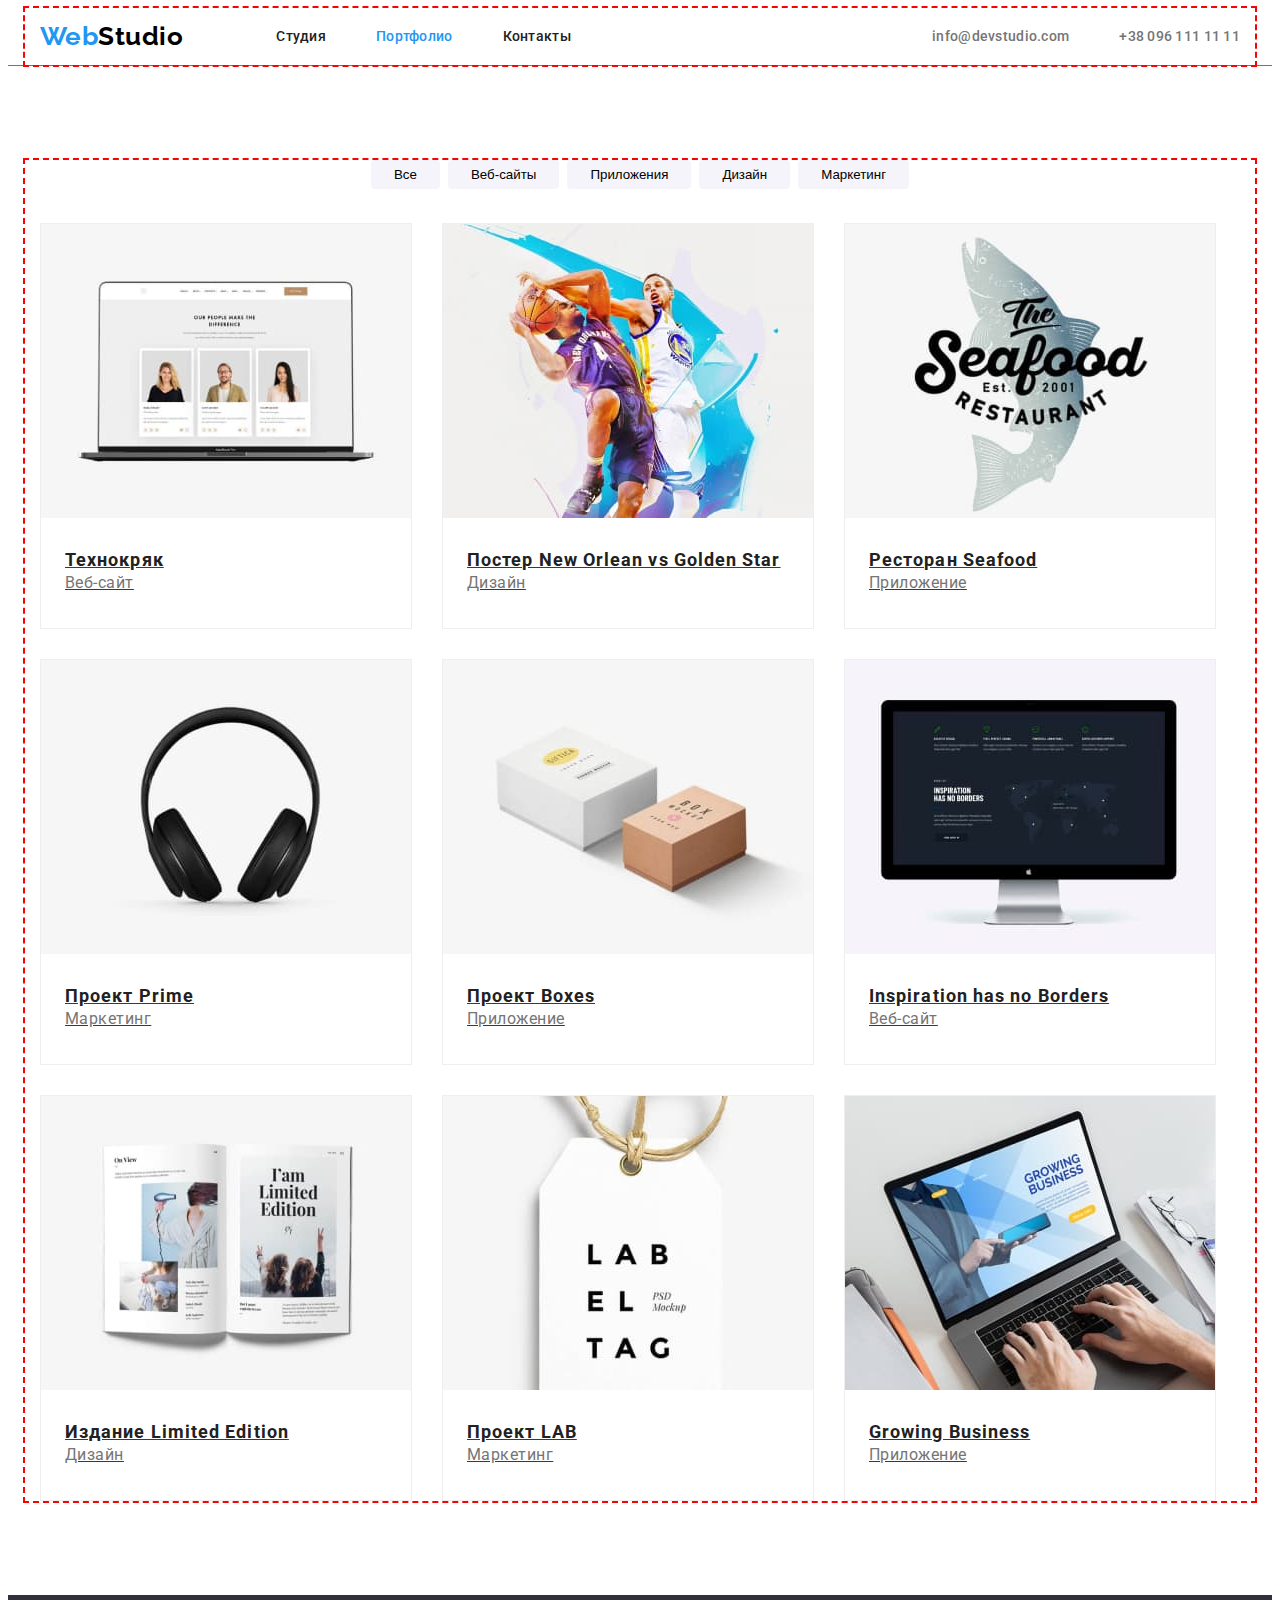
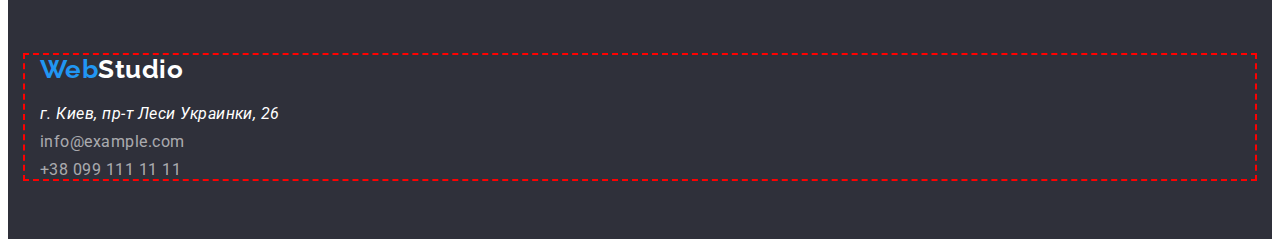
==== portfolio.html @ 004e2784 "добавляет флекс разметку на страницу портфолио" ====
<!DOCTYPE html>
<html lang="en">
<head>
    <meta charset="UTF-8">
    <meta http-equiv="X-UA-Compatible" content="IE=edge">
    <meta name="viewport" content="width=device-width, initial-scale=1.0">
    <title>Document</title>
    <link rel="preconnect" href="https://fonts.googleapis.com">
    <link rel="preconnect" href="https://fonts.gstatic.com" crossorigin>
    <link href="https://fonts.googleapis.com/css2?family=Raleway:wght@700&family=Roboto:wght@400;500;700;900&display=swap"
        rel="stylesheet">
    <link rel="stylesheet" href="https://cdnjs.cloudflare.com/ajax/libs/modern-normalize/1.1.0/modern-normalize.min.css"
        integrity="sha512-wpPYUAdjBVSE4KJnH1VR1HeZfpl1ub8YT/NKx4PuQ5NmX2tKuGu6U/JRp5y+Y8XG2tV+wKQpNHVUX03MfMFn9Q=="
        crossorigin="anonymous" referrerpolicy="no-referrer" />
    <link rel="stylesheet" href="./css/style.css">
</head>
<body>
    <!--Шапка сайта с меню и контактами-->
    <header class="section-header">
        <div class="container container-header">
            <!--Меню-->
            <nav class="nav">
                <a href="" class="logo padding-list">
                    <span class="accent-logo">Web</span>Studio
                </a>
    
                <ul class="menu padding-list">
                    <li class="item"><a href="./index.html" class="link">Студия</a></li>
                    <li class="item"><a href="./portfolio.html" class="link carrent">Портфолио</a></li>
                    <li class="item"><a href="" class="link">Контакты</a></li>
                </ul>
            </nav>
    
            <!--Контакты-->
            <ul class="contacts">
                <li class="item"><a href="mailto:info@devstudio.com" class="contacts-company">info@devstudio.com</a></li>
                <li class="item"><a href="tel:+380961111111" class="contacts-company">+38 096 111 11 11</a></li>
            </ul>
        </div>
    </header>
    <!-- Тело сайта -->
    <main>
        <section class="mine-portfolio">
            <div class="container">
                <!-- Фильтр -->
                <ul class="filter padding-list">
                    <li class="filter-button"><button type="button" class="filter-menu">Все</button></li>
                    <li class="filter-button"><button type="button" class="filter-menu">Веб-сайты</button></li>
                    <li class="filter-button"><button type="button" class="filter-menu">Приложения</button></li>
                    <li class="filter-button"><button type="button" class="filter-menu">Дизайн</button></li>
                    <li class="filter-button"><button type="button" class="filter-menu">Маркетинг</button></li>
                </ul>
                <!-- Проэкты -->
                <ul class="project-list padding-list">
                    <li class="project-container">                        
                        <a href="">
                            <img src="./images/technocrack.jpg" alt="Технокряк" width="370" class="img-portfolio">
                            <h3 class="name-project">Технокряк</h3>
                            <p class="product">Веб-сайт</p>
                        </a>
                    </li>
                                          
                    <li class="project-container">
                        <a href="">
                            <img src="./images/posternewоrlean.jpg" alt="Постер New Orlean vs Golden Star" width="370" class="img-portfolio">
                            <h3 class="name-project">Постер New Orlean vs Golden Star</h3>
                            <p class="product">Дизайн</p>
                        </a>
                    </li>
                            
                    <li class="project-container">
                        <a href="">
                            <img src="./images/restaurantseafood.jpg" alt="Ресторан Seafood" width="370" class="img-portfolio">
                            <h3 class="name-project">Ресторан Seafood</h3>
                            <p class="product">Приложение</p>
                        </a>
                    </li>
                            
                    <li class="project-container">
                        <a href="">
                            <img src="./images/primeproject.jpg" alt="Проект Prime" width="370" class="img-portfolio">
                            <h3 class="name-project">Проект Prime</h3>
                            <p class="product">Маркетинг</p>
                        </a>
                    </li>                
                            
                    <li class="project-container">
                        <a href="">
                            <img src="./images/projectboxes.jpg" alt="Проект Boxes" width="370" class="img-portfolio">
                            <h3 class="name-project">Проект Boxes</h3>
                            <p class="product">Приложение</p>
                        </a>
                    </li>                
                            
                    <li class="project-container">
                        <a href="">
                            <img src="./images/inspiration.jpg" alt="Inspiration has no Borders" width="370" class="img-portfolio">
                            <h3 class="name-project">Inspiration has no Borders</h3>
                            <p class="product">Веб-сайт</p>
                        </a>
                    </li>               
                            
                    <li class="project-container">
                        <a href="">
                            <img src="./images/limitededition.jpg" alt="Издание Limited Edition" width="370" class="img-portfolio">
                            <h3 class="name-project">Издание Limited Edition</h3>
                            <p class="product">Дизайн</p>
                        </a>
                    </li>
                                          
                    <li class="project-container">
                        <a href="">
                            <img src="./images/projectlab.jpg" alt="Проект LAB" width="370" class="img-portfolio">
                            <h3 class="name-project">Проект LAB</h3>
                            <p class="product">Маркетинг</p>
                        </a>
                    </li>              
                            
                    <li class="project-container">
                        <a href="">
                            <img src="./images/growingbusiness.jpg" alt="Growing Business" width="370" class="img-portfolio">
                            <h3 class="name-project">Growing Business</h3>
                            <p class="product">Приложение</p>
                        </a>
                    </li>                    
                </ul>
            </div>     
        </section>
    </main>

    <!-- Подвал сайта -->
    <footer class="section-footer">
        <div class="container">
            <a href="" class="logo color-footer">
                <span class="accent-logo">Web</span>Studio
            </a>
            <address class="">
                <p class="locatyon">г. Киев, пр-т Леси Украинки, 26</p>
                <a href="mailto:info@example.com" class="contact-in-footer mail">info@example.com</a>
                <a href="tel:+380991111111" class="contact-in-footer">+38 099 111 11 11</a>
            </address>
        </div>
    </footer>
</body>
</html>
---- css/style.css ----
/* Цвет основного текста #212121
цвет вторичного текста #757575
белый цвет #FFFFFF
цвет лого #000000
Акцент  #2196F3
 цвет контактов rgba(255, 255, 255, 0.6)
 фон цвета фильтра #F5F4FA*/

 :root {
    --primary-text-color: #212121;
    --secondary-text-color: #757575;
    --color-white-text: #FFFFFF;
    --logo-color: #000000;
    --accent-color: #2196F3;
    --font-color-filter: #F5F4FA;
    --contact-in-footer: rgba(255, 255, 255, 0.6);
}


/* Главная старинца "Студия" */
/* Тело сайта */
body {
    background-color: var(--color-white-text);
    color: var(--primary-text-color);
    
    font-family: 'Roboto', sans-serif;
    letter-spacing: 0.03em;
}
h2 {
    font-weight: 700;
    font-size: 36px;
    line-height: 1.2;
    text-align: center;
}

h1, 
h2, 
h3, 
h4, 
h5, 
h6, 
ul, 
li,
p {
    margin-top: 0;
    margin-bottom: 0;
}

.container {
    width: 1200px;
    margin: 0px auto;
    padding-right: 15px;
    padding-left: 15px;
    outline: 2px dashed red;
}
/* сброс отсутпов и точек в списках */
.padding-list {
    padding-left: 0;
    list-style-type: none;
}

/* Шапка сайта */
/* Логотип */
.section-header {
    border-bottom: 1px solid #757575;
}

.container-header {
    display: flex;
    align-items: center;
    justify-content: space-between;
}

.container .nav {
    display: flex;
    align-items: center;
}

.logo {
    margin-right: 93px;

    color: var(--logo-color);
    
    font-family: 'Raleway', sans-serif;
    font-weight: 700;
    font-size: 26px;
    line-height: 1.1;
    text-decoration: none;
}

.logo.color-f {
    color: var(--color-white-text);
}

.logo .accent-logo {
    color: var(--accent-color);    
}
/* Меню */
.container .menu,
.container .contacts {
    display: flex;

    font-weight: 500;
    font-size: 14px;
    line-height: 1.1;
    letter-spacing: 0.02em;

    list-style-type: none;
}

.menu .item:not(:last-child),
.contacts .item:not(:last-child) {
    margin-right: 50px;
}

.menu .link {
    display: block;
    padding-top: 21px;
    padding-bottom: 21px;

    color: var(--primary-text-color);
    text-decoration: none;
}

.menu .link:hover,
.menu .link:focus {
    color: var(--accent-color);
} 

.menu .link.carrent {
    color: var(--accent-color);
}
/* Контакты */
.contacts .contacts-company {
    color: var(--secondary-text-color);    
}

.contacts-company {  
    text-decoration: none;
}

.contacts .contacts-company:hover,
.contacts .contacts-company:focus,
.contact-in-footer:hover,
.contact-in-footer:focus {
    color: var(--accent-color);
}

/* Тело главной страницы */
/* Превью с заголовком */
.primery {
    margin-bottom: 94px;
    padding: 200px 0;

    background-color: #2F303A;
}

.primery .primery-text {
    margin-bottom: 30px;

    color: var(--color-white-text);

    font-weight: 900;
    font-size: 44px;
    line-height: 1.4;
    text-align: center;
    letter-spacing: 0.06em;
    text-transform: uppercase;
    text-align: center;  
}

.primery-text .slogan {
    display: block;
}

.primery .order-service {
    margin-left: auto;
    margin-right: auto;
    padding: 10px 32px;
    border: 1px solid #2196F3;
    border-radius: 4px;

    color: var(--color-white-text);
    background-color: var(--accent-color);    
    
    font-weight: 700;
    font-size: 16px;
    line-height: 1.9;
    display: flex;
    align-items: center;
    text-align: center;
    letter-spacing: 0.06em;
    
    cursor: pointer;
}

/* Особенности */
.feature {
    margin-bottom: 94px;
}

.container .feature-list {
    display: flex;
}

.feature-items .feature-title {
    margin-bottom: 10px;

    font-weight: 700;
    font-size: 14px;
    line-height: 1.1;
    text-transform: uppercase;
}

.feature-list .feature-text { 
    color: var(--secondary-text-color); 
    
    font-weight: 400;
    font-size: 14px;
    line-height: 1.7;
}

.feature-list .feature-items {
    width: 270px;
}

.feature-list .feature-items:not(:last-child) {
    margin-right: 30px;
}

/* Предоставляемые услуги */
.services {
    margin-bottom: 94px;
}

.services-title {
    margin-bottom: 50px;
}

.container .container-services {
    display: flex;
}

.container-services .services-img:not(:last-child) {
    margin-right: 30px;
}

/* Наша команда */
.team {
    padding: 94px 0px;

    background-color: #F5F4FA;
}

.container .team-title {
    margin-bottom: 50px;
}

.team-list .container-team {
    width: 270px;
    height: 368px;

    background-color: var(--color-white-text);
}

.container .team-list {
    display: flex;
}

.team-list .team-item:not(:last-child) {
    margin-right: 30px;
}

.container-team .photo-team {
    margin-bottom: 30px;     
 }

.container-team .team-name {
    margin-bottom: 10px;

    font-weight: 500;
    font-size: 16px;
    line-height: 1.2;

    text-align: center;
}

.team-list .profesion {
    margin-bottom: 30px;

    color: var(--secondary-text-color);
    
    font-weight: 400;
    font-size: 16px;
    line-height: 1.2;
    text-align: center;
}

/* Футер */
/* Фон временный, что было видно текст */
.section-footer {
    padding: 60px 0px;

    background-color: #2F303A;
}

.container .color-footer {
    display: inline-block;
    margin-bottom: 20px;
    margin-right: 0;

    color: var(--color-white-text);
}

.locatyon {
    margin-bottom: 9px;
    color: var(--color-white-text);
}
/* Контакты в подвале */
.contact-in-footer {
    display: block;
    color: var(--contact-in-footer);
    text-decoration: none; 
    font-style: normal;   
}

.contact-in-footer.mail {
    margin-bottom: 9px;
}


/* Стилизация Портфолио */
/* Тело сайта */
/* Фильтр */
.mine-portfolio {
    margin: 94px 0;
}

.filter {
    display: flex;
    justify-content: center;
    margin-bottom: 34px;

    font-weight: 500;
    font-size: 16px;
    line-height: 1.6;
    text-align: center;
}

.filter-menu:hover,
.felter-menu:focus {
    color: var(--color-white-text);
    background-color: var(--accent-color);
    cursor: pointer;
}

.filter-menu {
    padding: 6px 22px;

    background-color: var(--font-color-filter);

    border: 1px solid var(--font-color-filter);
    border-radius: 4px;
}

.filter .filter-button:not(:last-child) {
    margin-right: 8px;
}

/* Список проэктов */
.container .project-list {
    display: flex;
    flex-wrap: wrap;
}

.project-container {
    height: 404px;
    width: 370px;

    border: 1px solid #EEEEEE;
}

.project-list .project-container:not(:nth-child(3n)) {
    margin-right: 30px;
}

.project-list .project-container:not(:nth-last-child(-n + 3)) {
    margin-bottom: 30px;
}

.img-portfolio {
    margin-bottom: 20px;
}

.project-list .name-project {
    /* display: inline-block; */
    /* height: 36px; */
    margin: 0 24px 4px 24px;

    color: var(--primary-text-color);
    
    font-weight: 700;
    font-size: 18px;
    line-height: 2;
    letter-spacing: 0.06em;
}

.project-list .product {
    /* display: inline-block; */
    /* height: 30px; */
    margin: 0 24px;

    color: var(--secondary-text-color);

    font-weight: 400;
    font-size: 16px;
    line-height: 1.9px;
}
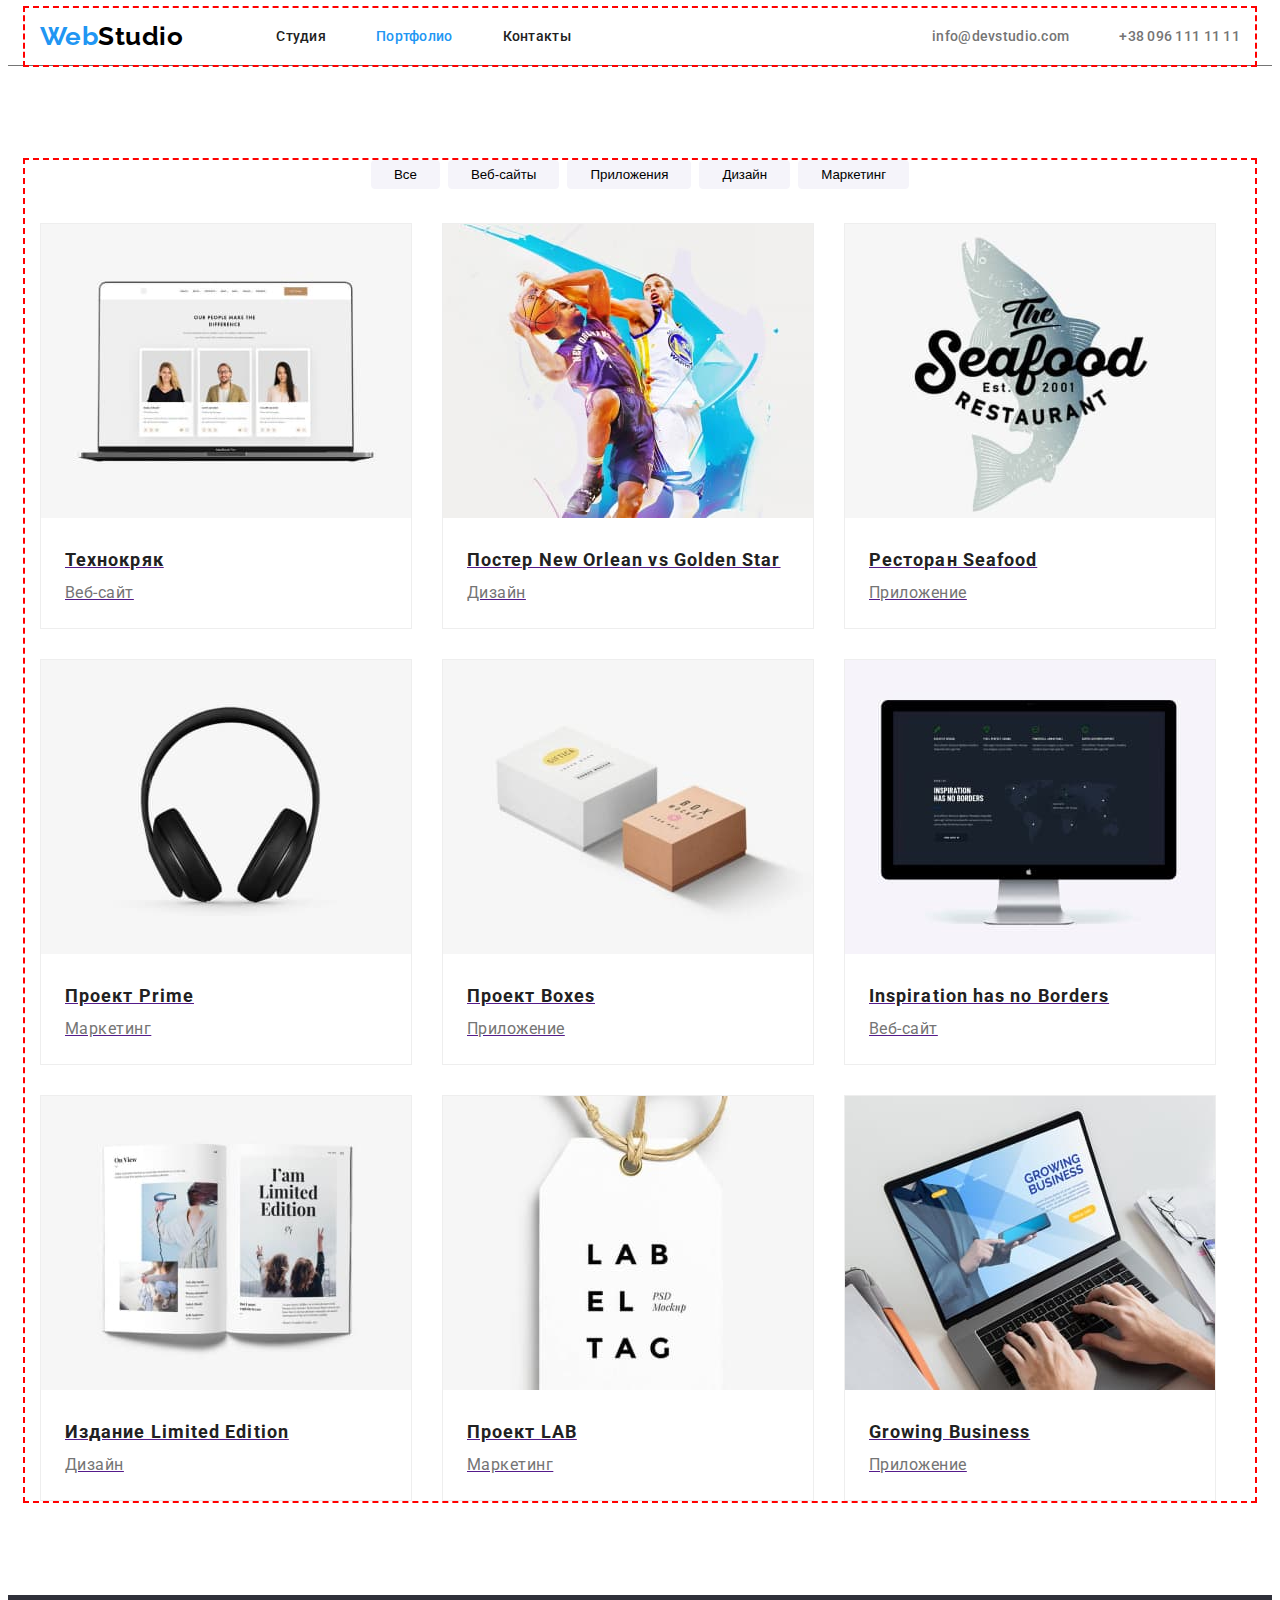
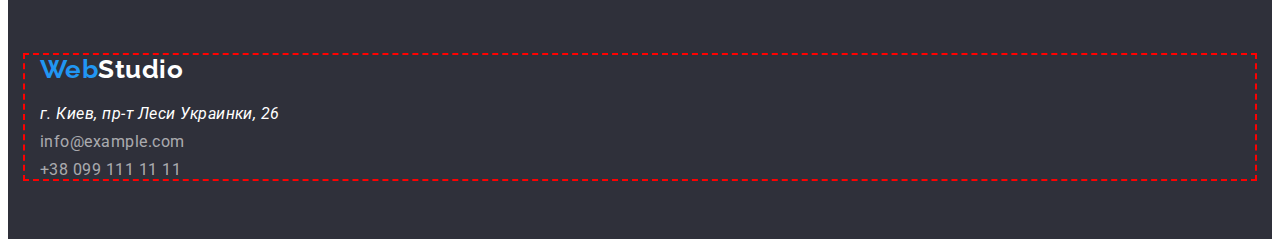
==== commit ec9d8a7c: "исправляет ошибку" ====
--- a/portfolio.html
+++ b/portfolio.html
@@ -52,77 +52,96 @@
                 </ul>
                 <!-- Проэкты -->
                 <ul class="project-list padding-list">
-                    <li class="project-container">                        
+                    <li class="project-container">
                         <a href="">
                             <img src="./images/technocrack.jpg" alt="Технокряк" width="370" class="img-portfolio">
-                            <h3 class="name-project">Технокряк</h3>
-                            <p class="product">Веб-сайт</p>
+                            <div class="class-project">
+                                <h3 class="name-project">Технокряк</h3>
+                                <h4 class="product">Веб-сайт</h4>
+                            </div>
                         </a>
                     </li>
-                                          
+                
                     <li class="project-container">
                         <a href="">
-                            <img src="./images/posternewоrlean.jpg" alt="Постер New Orlean vs Golden Star" width="370" class="img-portfolio">
-                            <h3 class="name-project">Постер New Orlean vs Golden Star</h3>
-                            <p class="product">Дизайн</p>
+                            <img src="./images/posternewоrlean.jpg" alt="Постер New Orlean vs Golden Star" width="370"
+                                class="img-portfolio">
+                            <div class="class-project">
+                                <h3 class="name-project">Постер New Orlean vs Golden Star</h3>
+                                <h4 class="product">Дизайн</h4>
+                            </div>
                         </a>
                     </li>
-                            
+                
                     <li class="project-container">
                         <a href="">
                             <img src="./images/restaurantseafood.jpg" alt="Ресторан Seafood" width="370" class="img-portfolio">
-                            <h3 class="name-project">Ресторан Seafood</h3>
-                            <p class="product">Приложение</p>
+                            <div class="class-project">
+                                <h3 class="name-project">Ресторан Seafood</h3>
+                                <h4 class="product">Приложение</h4>
+                            </div>
                         </a>
                     </li>
-                            
+                
                     <li class="project-container">
                         <a href="">
                             <img src="./images/primeproject.jpg" alt="Проект Prime" width="370" class="img-portfolio">
-                            <h3 class="name-project">Проект Prime</h3>
-                            <p class="product">Маркетинг</p>
+                            <div class="class-project">
+                                <h3 class="name-project">Проект Prime</h3>
+                                <h4 class="product">Маркетинг</h4>
+                            </div>
                         </a>
-                    </li>                
-                            
+                    </li>
+                
                     <li class="project-container">
                         <a href="">
                             <img src="./images/projectboxes.jpg" alt="Проект Boxes" width="370" class="img-portfolio">
-                            <h3 class="name-project">Проект Boxes</h3>
-                            <p class="product">Приложение</p>
+                            <div class="class-project">
+                                <h3 class="name-project">Проект Boxes</h3>
+                                <h4 class="product">Приложение</h4>
+                            </div>
                         </a>
-                    </li>                
-                            
+                    </li>
+                
                     <li class="project-container">
                         <a href="">
                             <img src="./images/inspiration.jpg" alt="Inspiration has no Borders" width="370" class="img-portfolio">
-                            <h3 class="name-project">Inspiration has no Borders</h3>
-                            <p class="product">Веб-сайт</p>
+                            <div class="class-project">
+                                <h3 class="name-project">Inspiration has no Borders</h3>
+                                <h4 class="product">Веб-сайт</h4>
+                            </div>
                         </a>
-                    </li>               
-                            
+                    </li>
+                
                     <li class="project-container">
                         <a href="">
                             <img src="./images/limitededition.jpg" alt="Издание Limited Edition" width="370" class="img-portfolio">
-                            <h3 class="name-project">Издание Limited Edition</h3>
-                            <p class="product">Дизайн</p>
+                            <div class="class-project">
+                                <h3 class="name-project">Издание Limited Edition</h3>
+                                <h4 class="product">Дизайн</h4>
+                            </div>
                         </a>
                     </li>
-                                          
+                
                     <li class="project-container">
                         <a href="">
                             <img src="./images/projectlab.jpg" alt="Проект LAB" width="370" class="img-portfolio">
-                            <h3 class="name-project">Проект LAB</h3>
-                            <p class="product">Маркетинг</p>
+                            <div class="class-project">
+                                <h3 class="name-project">Проект LAB</h3>
+                                <h4 class="product">Маркетинг</h4>
+                            </div>
                         </a>
-                    </li>              
-                            
+                    </li>
+                
                     <li class="project-container">
                         <a href="">
                             <img src="./images/growingbusiness.jpg" alt="Growing Business" width="370" class="img-portfolio">
-                            <h3 class="name-project">Growing Business</h3>
-                            <p class="product">Приложение</p>
+                            <div class="class-project">
+                                <h3 class="name-project">Growing Business</h3>
+                                <h4 class="product">Приложение</h4>
+                            </div>
                         </a>
-                    </li>                    
+                    </li>
                 </ul>
             </div>     
         </section>
--- a/css/style.css
+++ b/css/style.css
@@ -392,11 +392,16 @@
     margin-bottom: 20px;
 }
 
+.class-project {
+    height: 70px;
+
+    display: flex;
+    flex-direction: column;
+    align-content: space-between;
+    margin: 0 24px;
+}
+
 .project-list .name-project {
-    /* display: inline-block; */
-    /* height: 36px; */
-    margin: 0 24px 4px 24px;
-
     color: var(--primary-text-color);
     
     font-weight: 700;
@@ -406,13 +411,9 @@
 }
 
 .project-list .product {
-    /* display: inline-block; */
-    /* height: 30px; */
-    margin: 0 24px;
-
     color: var(--secondary-text-color);
 
     font-weight: 400;
     font-size: 16px;
-    line-height: 1.9px;
-}
+    line-height: 1.9;
+}
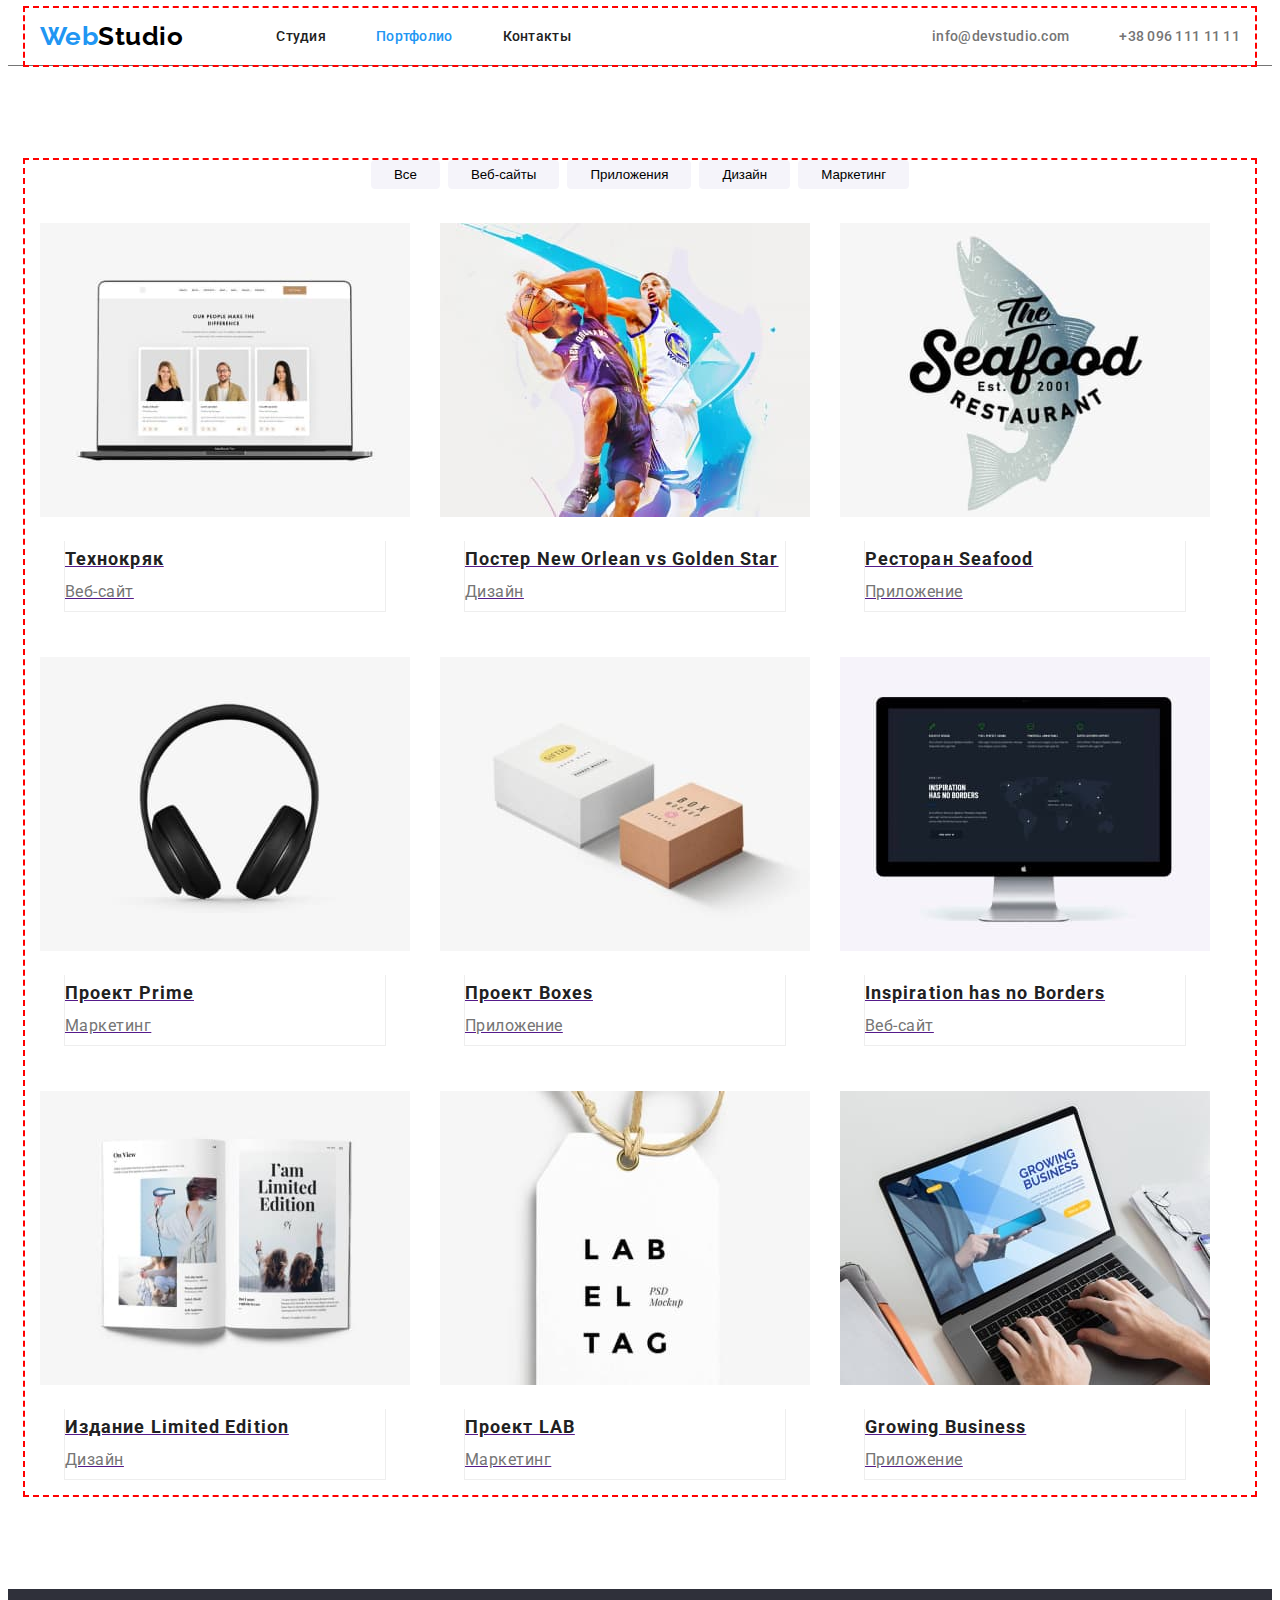
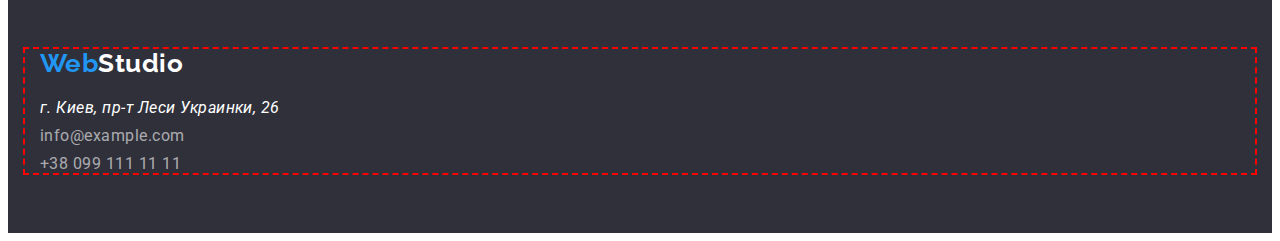
==== commit fc75ff37: "редактирует с помощью Притера" ====
--- a/portfolio.html
+++ b/portfolio.html
@@ -1,164 +1,220 @@
 <!DOCTYPE html>
 <html lang="en">
-<head>
-    <meta charset="UTF-8">
-    <meta http-equiv="X-UA-Compatible" content="IE=edge">
-    <meta name="viewport" content="width=device-width, initial-scale=1.0">
+  <head>
+    <meta charset="UTF-8" />
+    <meta http-equiv="X-UA-Compatible" content="IE=edge" />
+    <meta name="viewport" content="width=device-width, initial-scale=1.0" />
     <title>Document</title>
-    <link rel="preconnect" href="https://fonts.googleapis.com">
-    <link rel="preconnect" href="https://fonts.gstatic.com" crossorigin>
-    <link href="https://fonts.googleapis.com/css2?family=Raleway:wght@700&family=Roboto:wght@400;500;700;900&display=swap"
-        rel="stylesheet">
-    <link rel="stylesheet" href="https://cdnjs.cloudflare.com/ajax/libs/modern-normalize/1.1.0/modern-normalize.min.css"
-        integrity="sha512-wpPYUAdjBVSE4KJnH1VR1HeZfpl1ub8YT/NKx4PuQ5NmX2tKuGu6U/JRp5y+Y8XG2tV+wKQpNHVUX03MfMFn9Q=="
-        crossorigin="anonymous" referrerpolicy="no-referrer" />
-    <link rel="stylesheet" href="./css/style.css">
-</head>
-<body>
+    <link rel="preconnect" href="https://fonts.googleapis.com" />
+    <link rel="preconnect" href="https://fonts.gstatic.com" crossorigin />
+    <link
+      href="https://fonts.googleapis.com/css2?family=Raleway:wght@700&family=Roboto:wght@400;500;700;900&display=swap"
+      rel="stylesheet"
+    />
+    <link
+      rel="stylesheet"
+      href="https://cdnjs.cloudflare.com/ajax/libs/modern-normalize/1.1.0/modern-normalize.min.css"
+      integrity="sha512-wpPYUAdjBVSE4KJnH1VR1HeZfpl1ub8YT/NKx4PuQ5NmX2tKuGu6U/JRp5y+Y8XG2tV+wKQpNHVUX03MfMFn9Q=="
+      crossorigin="anonymous"
+      referrerpolicy="no-referrer"
+    />
+    <link rel="stylesheet" href="./css/style.css" />
+  </head>
+  <body>
     <!--Шапка сайта с меню и контактами-->
     <header class="section-header">
-        <div class="container container-header">
-            <!--Меню-->
-            <nav class="nav">
-                <a href="" class="logo padding-list">
-                    <span class="accent-logo">Web</span>Studio
-                </a>
-    
-                <ul class="menu padding-list">
-                    <li class="item"><a href="./index.html" class="link">Студия</a></li>
-                    <li class="item"><a href="./portfolio.html" class="link carrent">Портфолио</a></li>
-                    <li class="item"><a href="" class="link">Контакты</a></li>
-                </ul>
-            </nav>
-    
-            <!--Контакты-->
-            <ul class="contacts">
-                <li class="item"><a href="mailto:info@devstudio.com" class="contacts-company">info@devstudio.com</a></li>
-                <li class="item"><a href="tel:+380961111111" class="contacts-company">+38 096 111 11 11</a></li>
-            </ul>
-        </div>
+      <div class="container container-header">
+        <!--Меню-->
+        <nav class="nav">
+          <a href="" class="logo padding-list"> <span class="accent-logo">Web</span>Studio </a>
+
+          <ul class="menu padding-list">
+            <li class="item"><a href="./index.html" class="link">Студия</a></li>
+            <li class="item"><a href="./portfolio.html" class="link carrent">Портфолио</a></li>
+            <li class="item"><a href="" class="link">Контакты</a></li>
+          </ul>
+        </nav>
+
+        <!--Контакты-->
+        <ul class="contacts">
+          <li class="item">
+            <a href="mailto:info@devstudio.com" class="contacts-company">info@devstudio.com</a>
+          </li>
+          <li class="item">
+            <a href="tel:+380961111111" class="contacts-company">+38 096 111 11 11</a>
+          </li>
+        </ul>
+      </div>
     </header>
     <!-- Тело сайта -->
     <main>
-        <section class="mine-portfolio">
-            <div class="container">
-                <!-- Фильтр -->
-                <ul class="filter padding-list">
-                    <li class="filter-button"><button type="button" class="filter-menu">Все</button></li>
-                    <li class="filter-button"><button type="button" class="filter-menu">Веб-сайты</button></li>
-                    <li class="filter-button"><button type="button" class="filter-menu">Приложения</button></li>
-                    <li class="filter-button"><button type="button" class="filter-menu">Дизайн</button></li>
-                    <li class="filter-button"><button type="button" class="filter-menu">Маркетинг</button></li>
-                </ul>
-                <!-- Проэкты -->
-                <ul class="project-list padding-list">
-                    <li class="project-container">
-                        <a href="">
-                            <img src="./images/technocrack.jpg" alt="Технокряк" width="370" class="img-portfolio">
-                            <div class="class-project">
-                                <h3 class="name-project">Технокряк</h3>
-                                <h4 class="product">Веб-сайт</h4>
-                            </div>
-                        </a>
-                    </li>
-                
-                    <li class="project-container">
-                        <a href="">
-                            <img src="./images/posternewоrlean.jpg" alt="Постер New Orlean vs Golden Star" width="370"
-                                class="img-portfolio">
-                            <div class="class-project">
-                                <h3 class="name-project">Постер New Orlean vs Golden Star</h3>
-                                <h4 class="product">Дизайн</h4>
-                            </div>
-                        </a>
-                    </li>
-                
-                    <li class="project-container">
-                        <a href="">
-                            <img src="./images/restaurantseafood.jpg" alt="Ресторан Seafood" width="370" class="img-portfolio">
-                            <div class="class-project">
-                                <h3 class="name-project">Ресторан Seafood</h3>
-                                <h4 class="product">Приложение</h4>
-                            </div>
-                        </a>
-                    </li>
-                
-                    <li class="project-container">
-                        <a href="">
-                            <img src="./images/primeproject.jpg" alt="Проект Prime" width="370" class="img-portfolio">
-                            <div class="class-project">
-                                <h3 class="name-project">Проект Prime</h3>
-                                <h4 class="product">Маркетинг</h4>
-                            </div>
-                        </a>
-                    </li>
-                
-                    <li class="project-container">
-                        <a href="">
-                            <img src="./images/projectboxes.jpg" alt="Проект Boxes" width="370" class="img-portfolio">
-                            <div class="class-project">
-                                <h3 class="name-project">Проект Boxes</h3>
-                                <h4 class="product">Приложение</h4>
-                            </div>
-                        </a>
-                    </li>
-                
-                    <li class="project-container">
-                        <a href="">
-                            <img src="./images/inspiration.jpg" alt="Inspiration has no Borders" width="370" class="img-portfolio">
-                            <div class="class-project">
-                                <h3 class="name-project">Inspiration has no Borders</h3>
-                                <h4 class="product">Веб-сайт</h4>
-                            </div>
-                        </a>
-                    </li>
-                
-                    <li class="project-container">
-                        <a href="">
-                            <img src="./images/limitededition.jpg" alt="Издание Limited Edition" width="370" class="img-portfolio">
-                            <div class="class-project">
-                                <h3 class="name-project">Издание Limited Edition</h3>
-                                <h4 class="product">Дизайн</h4>
-                            </div>
-                        </a>
-                    </li>
-                
-                    <li class="project-container">
-                        <a href="">
-                            <img src="./images/projectlab.jpg" alt="Проект LAB" width="370" class="img-portfolio">
-                            <div class="class-project">
-                                <h3 class="name-project">Проект LAB</h3>
-                                <h4 class="product">Маркетинг</h4>
-                            </div>
-                        </a>
-                    </li>
-                
-                    <li class="project-container">
-                        <a href="">
-                            <img src="./images/growingbusiness.jpg" alt="Growing Business" width="370" class="img-portfolio">
-                            <div class="class-project">
-                                <h3 class="name-project">Growing Business</h3>
-                                <h4 class="product">Приложение</h4>
-                            </div>
-                        </a>
-                    </li>
-                </ul>
-            </div>     
-        </section>
+      <section class="mine-portfolio">
+        <div class="container">
+          <!-- Фильтр -->
+          <ul class="filter padding-list">
+            <li class="filter-button"><button type="button" class="filter-menu">Все</button></li>
+            <li class="filter-button">
+              <button type="button" class="filter-menu">Веб-сайты</button>
+            </li>
+            <li class="filter-button">
+              <button type="button" class="filter-menu">Приложения</button>
+            </li>
+            <li class="filter-button"><button type="button" class="filter-menu">Дизайн</button></li>
+            <li class="filter-button">
+              <button type="button" class="filter-menu">Маркетинг</button>
+            </li>
+          </ul>
+          <!-- Проэкты -->
+          <ul class="project-list padding-list">
+            <li class="project-container">
+              <a href="">
+                <img
+                  src="./images/technocrack.jpg"
+                  alt="Технокряк"
+                  width="370"
+                  class="img-portfolio"
+                />
+                <div class="class-project">
+                  <h3 class="name-project">Технокряк</h3>
+                  <h4 class="product">Веб-сайт</h4>
+                </div>
+              </a>
+            </li>
+
+            <li class="project-container">
+              <a href="">
+                <img
+                  src="./images/posternewоrlean.jpg"
+                  alt="Постер New Orlean vs Golden Star"
+                  width="370"
+                  class="img-portfolio"
+                />
+                <div class="class-project">
+                  <h3 class="name-project">Постер New Orlean vs Golden Star</h3>
+                  <h4 class="product">Дизайн</h4>
+                </div>
+              </a>
+            </li>
+
+            <li class="project-container">
+              <a href="">
+                <img
+                  src="./images/restaurantseafood.jpg"
+                  alt="Ресторан Seafood"
+                  width="370"
+                  class="img-portfolio"
+                />
+                <div class="class-project">
+                  <h3 class="name-project">Ресторан Seafood</h3>
+                  <h4 class="product">Приложение</h4>
+                </div>
+              </a>
+            </li>
+
+            <li class="project-container">
+              <a href="">
+                <img
+                  src="./images/primeproject.jpg"
+                  alt="Проект Prime"
+                  width="370"
+                  class="img-portfolio"
+                />
+                <div class="class-project">
+                  <h3 class="name-project">Проект Prime</h3>
+                  <h4 class="product">Маркетинг</h4>
+                </div>
+              </a>
+            </li>
+
+            <li class="project-container">
+              <a href="">
+                <img
+                  src="./images/projectboxes.jpg"
+                  alt="Проект Boxes"
+                  width="370"
+                  class="img-portfolio"
+                />
+                <div class="class-project">
+                  <h3 class="name-project">Проект Boxes</h3>
+                  <h4 class="product">Приложение</h4>
+                </div>
+              </a>
+            </li>
+
+            <li class="project-container">
+              <a href="">
+                <img
+                  src="./images/inspiration.jpg"
+                  alt="Inspiration has no Borders"
+                  width="370"
+                  class="img-portfolio"
+                />
+                <div class="class-project">
+                  <h3 class="name-project">Inspiration has no Borders</h3>
+                  <h4 class="product">Веб-сайт</h4>
+                </div>
+              </a>
+            </li>
+
+            <li class="project-container">
+              <a href="">
+                <img
+                  src="./images/limitededition.jpg"
+                  alt="Издание Limited Edition"
+                  width="370"
+                  class="img-portfolio"
+                />
+                <div class="class-project">
+                  <h3 class="name-project">Издание Limited Edition</h3>
+                  <h4 class="product">Дизайн</h4>
+                </div>
+              </a>
+            </li>
+
+            <li class="project-container">
+              <a href="">
+                <img
+                  src="./images/projectlab.jpg"
+                  alt="Проект LAB"
+                  width="370"
+                  class="img-portfolio"
+                />
+                <div class="class-project">
+                  <h3 class="name-project">Проект LAB</h3>
+                  <h4 class="product">Маркетинг</h4>
+                </div>
+              </a>
+            </li>
+
+            <li class="project-container">
+              <a href="">
+                <img
+                  src="./images/growingbusiness.jpg"
+                  alt="Growing Business"
+                  width="370"
+                  class="img-portfolio"
+                />
+                <div class="class-project">
+                  <h3 class="name-project">Growing Business</h3>
+                  <h4 class="product">Приложение</h4>
+                </div>
+              </a>
+            </li>
+          </ul>
+        </div>
+      </section>
     </main>
 
     <!-- Подвал сайта -->
     <footer class="section-footer">
-        <div class="container">
-            <a href="" class="logo color-footer">
-                <span class="accent-logo">Web</span>Studio
-            </a>
-            <address class="">
-                <p class="locatyon">г. Киев, пр-т Леси Украинки, 26</p>
-                <a href="mailto:info@example.com" class="contact-in-footer mail">info@example.com</a>
-                <a href="tel:+380991111111" class="contact-in-footer">+38 099 111 11 11</a>
-            </address>
-        </div>
+      <div class="container">
+        <a href="" class="logo color-footer"> <span class="accent-logo">Web</span>Studio </a>
+        <address class="">
+          <p class="locatyon">г. Киев, пр-т Леси Украинки, 26</p>
+          <a href="mailto:info@example.com" class="contact-in-footer mail">info@example.com</a>
+          <a href="tel:+380991111111" class="contact-in-footer">+38 099 111 11 11</a>
+        </address>
+      </div>
     </footer>
-</body>
-</html>+  </body>
+</html>
--- a/css/style.css
+++ b/css/style.css
@@ -6,7 +6,7 @@
  цвет контактов rgba(255, 255, 255, 0.6)
  фон цвета фильтра #F5F4FA*/
 
- :root {
+:root {
     --primary-text-color: #212121;
     --secondary-text-color: #757575;
     --color-white-text: #FFFFFF;
@@ -22,10 +22,11 @@
 body {
     background-color: var(--color-white-text);
     color: var(--primary-text-color);
-    
+
     font-family: 'Roboto', sans-serif;
     letter-spacing: 0.03em;
 }
+
 h2 {
     font-weight: 700;
     font-size: 36px;
@@ -33,13 +34,13 @@
     text-align: center;
 }
 
-h1, 
-h2, 
-h3, 
-h4, 
-h5, 
-h6, 
-ul, 
+h1,
+h2,
+h3,
+h4,
+h5,
+h6,
+ul,
 li,
 p {
     margin-top: 0;
@@ -53,6 +54,7 @@
     padding-left: 15px;
     outline: 2px dashed red;
 }
+
 /* сброс отсутпов и точек в списках */
 .padding-list {
     padding-left: 0;
@@ -80,7 +82,7 @@
     margin-right: 93px;
 
     color: var(--logo-color);
-    
+
     font-family: 'Raleway', sans-serif;
     font-weight: 700;
     font-size: 26px;
@@ -93,8 +95,9 @@
 }
 
 .logo .accent-logo {
-    color: var(--accent-color);    
-}
+    color: var(--accent-color);
+}
+
 /* Меню */
 .container .menu,
 .container .contacts {
@@ -125,17 +128,18 @@
 .menu .link:hover,
 .menu .link:focus {
     color: var(--accent-color);
-} 
+}
 
 .menu .link.carrent {
     color: var(--accent-color);
 }
+
 /* Контакты */
 .contacts .contacts-company {
-    color: var(--secondary-text-color);    
-}
-
-.contacts-company {  
+    color: var(--secondary-text-color);
+}
+
+.contacts-company {
     text-decoration: none;
 }
 
@@ -166,7 +170,7 @@
     text-align: center;
     letter-spacing: 0.06em;
     text-transform: uppercase;
-    text-align: center;  
+    text-align: center;
 }
 
 .primery-text .slogan {
@@ -181,8 +185,8 @@
     border-radius: 4px;
 
     color: var(--color-white-text);
-    background-color: var(--accent-color);    
-    
+    background-color: var(--accent-color);
+
     font-weight: 700;
     font-size: 16px;
     line-height: 1.9;
@@ -190,13 +194,26 @@
     align-items: center;
     text-align: center;
     letter-spacing: 0.06em;
-    
+
     cursor: pointer;
 }
 
 /* Особенности */
 .feature {
     margin-bottom: 94px;
+}
+
+.text-delete {
+    position: absolute;
+    width: 1px;
+    height: 1px;
+    margin: -1px;
+    border: 0;
+    padding: 0;
+    white-space: nowrap;
+    clip-path: inset(100%);
+    clip: rect(0 0 0 0);
+    overflow: hidden;
 }
 
 .container .feature-list {
@@ -212,9 +229,9 @@
     text-transform: uppercase;
 }
 
-.feature-list .feature-text { 
-    color: var(--secondary-text-color); 
-    
+.feature-list .feature-text {
+    color: var(--secondary-text-color);
+
     font-weight: 400;
     font-size: 14px;
     line-height: 1.7;
@@ -258,7 +275,6 @@
 
 .team-list .container-team {
     width: 270px;
-    height: 368px;
 
     background-color: var(--color-white-text);
 }
@@ -272,8 +288,8 @@
 }
 
 .container-team .photo-team {
-    margin-bottom: 30px;     
- }
+    margin-bottom: 30px;
+}
 
 .container-team .team-name {
     margin-bottom: 10px;
@@ -289,7 +305,7 @@
     margin-bottom: 30px;
 
     color: var(--secondary-text-color);
-    
+
     font-weight: 400;
     font-size: 16px;
     line-height: 1.2;
@@ -316,12 +332,13 @@
     margin-bottom: 9px;
     color: var(--color-white-text);
 }
+
 /* Контакты в подвале */
 .contact-in-footer {
     display: block;
     color: var(--contact-in-footer);
-    text-decoration: none; 
-    font-style: normal;   
+    text-decoration: none;
+    font-style: normal;
 }
 
 .contact-in-footer.mail {
@@ -376,8 +393,6 @@
 .project-container {
     height: 404px;
     width: 370px;
-
-    border: 1px solid #EEEEEE;
 }
 
 .project-list .project-container:not(:nth-child(3n)) {
@@ -399,11 +414,15 @@
     flex-direction: column;
     align-content: space-between;
     margin: 0 24px;
+
+    border-bottom: 1px solid #EEEEEE;
+    border-right: 1px solid #EEEEEE;
+    border-left: 1px solid #EEEEEE;
 }
 
 .project-list .name-project {
     color: var(--primary-text-color);
-    
+
     font-weight: 700;
     font-size: 18px;
     line-height: 2;
@@ -416,4 +435,4 @@
     font-weight: 400;
     font-size: 16px;
     line-height: 1.9;
-}
+}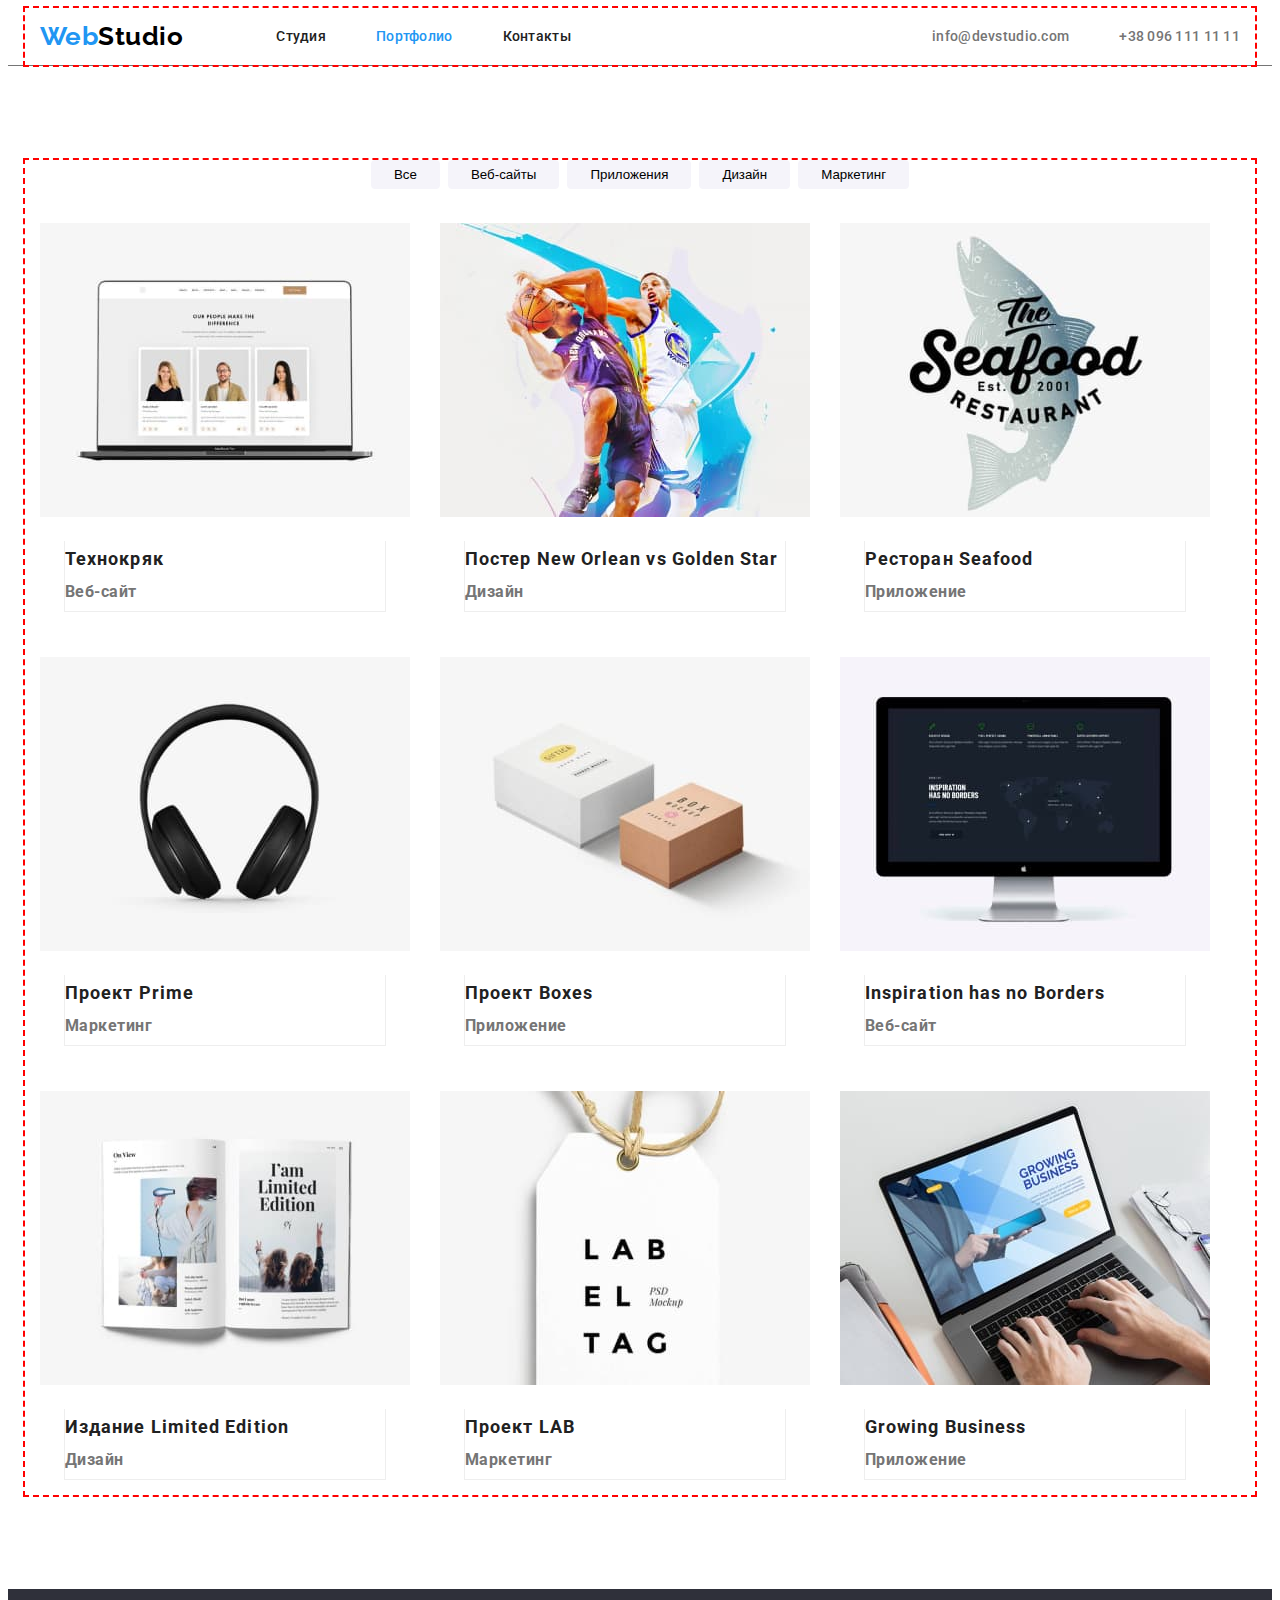
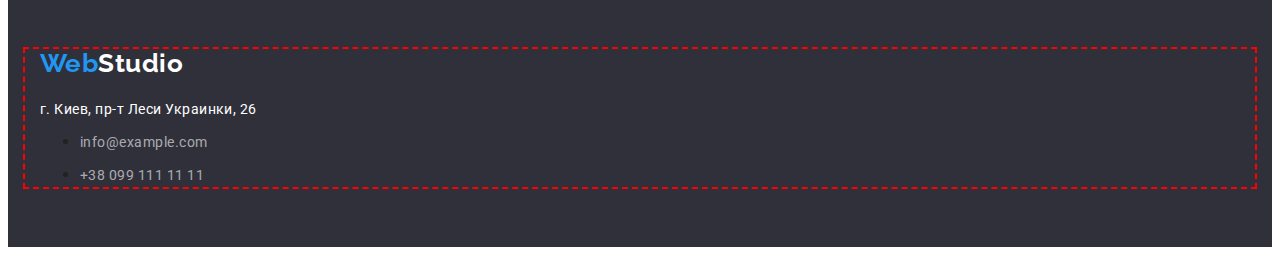
==== commit bf780fb5: "Исправляет ошибки с прошлого ДЗ" ====
--- a/portfolio.html
+++ b/portfolio.html
@@ -50,6 +50,7 @@
     <main>
       <section class="mine-portfolio">
         <div class="container">
+          <h1 class="text-delete">Портфолио</h1>
           <!-- Фильтр -->
           <ul class="filter padding-list">
             <li class="filter-button"><button type="button" class="filter-menu">Все</button></li>
@@ -67,7 +68,7 @@
           <!-- Проэкты -->
           <ul class="project-list padding-list">
             <li class="project-container">
-              <a href="">
+              <a href="" class="project-linck">
                 <img
                   src="./images/technocrack.jpg"
                   alt="Технокряк"
@@ -82,7 +83,7 @@
             </li>
 
             <li class="project-container">
-              <a href="">
+              <a href="" class="project-linck">
                 <img
                   src="./images/posternewоrlean.jpg"
                   alt="Постер New Orlean vs Golden Star"
@@ -97,7 +98,7 @@
             </li>
 
             <li class="project-container">
-              <a href="">
+              <a href="" class="project-linck">
                 <img
                   src="./images/restaurantseafood.jpg"
                   alt="Ресторан Seafood"
@@ -112,7 +113,7 @@
             </li>
 
             <li class="project-container">
-              <a href="">
+              <a href="" class="project-linck">
                 <img
                   src="./images/primeproject.jpg"
                   alt="Проект Prime"
@@ -127,7 +128,7 @@
             </li>
 
             <li class="project-container">
-              <a href="">
+              <a href="" class="project-linck">
                 <img
                   src="./images/projectboxes.jpg"
                   alt="Проект Boxes"
@@ -142,7 +143,7 @@
             </li>
 
             <li class="project-container">
-              <a href="">
+              <a href="" class="project-linck">
                 <img
                   src="./images/inspiration.jpg"
                   alt="Inspiration has no Borders"
@@ -157,7 +158,7 @@
             </li>
 
             <li class="project-container">
-              <a href="">
+              <a href="" class="project-linck">
                 <img
                   src="./images/limitededition.jpg"
                   alt="Издание Limited Edition"
@@ -172,7 +173,7 @@
             </li>
 
             <li class="project-container">
-              <a href="">
+              <a href="" class="project-linck">
                 <img
                   src="./images/projectlab.jpg"
                   alt="Проект LAB"
@@ -187,7 +188,7 @@
             </li>
 
             <li class="project-container">
-              <a href="">
+              <a href="" class="project-linck">
                 <img
                   src="./images/growingbusiness.jpg"
                   alt="Growing Business"
@@ -211,8 +212,12 @@
         <a href="" class="logo color-footer"> <span class="accent-logo">Web</span>Studio </a>
         <address class="">
           <p class="locatyon">г. Киев, пр-т Леси Украинки, 26</p>
-          <a href="mailto:info@example.com" class="contact-in-footer mail">info@example.com</a>
-          <a href="tel:+380991111111" class="contact-in-footer">+38 099 111 11 11</a>
+          <ul>
+            <li>
+              <a href="mailto:info@example.com" class="contact-in-footer mail">info@example.com</a>
+            </li>
+            <li><a href="tel:+380991111111" class="contact-in-footer">+38 099 111 11 11</a></li>
+          </ul>
         </address>
       </div>
     </footer>
--- a/css/style.css
+++ b/css/style.css
@@ -7,31 +7,30 @@
  фон цвета фильтра #F5F4FA*/
 
 :root {
-    --primary-text-color: #212121;
-    --secondary-text-color: #757575;
-    --color-white-text: #FFFFFF;
-    --logo-color: #000000;
-    --accent-color: #2196F3;
-    --font-color-filter: #F5F4FA;
-    --contact-in-footer: rgba(255, 255, 255, 0.6);
-}
-
+  --primary-text-color: #212121;
+  --secondary-text-color: #757575;
+  --color-white-text: #ffffff;
+  --logo-color: #000000;
+  --accent-color: #2196f3;
+  --font-color-filter: #f5f4fa;
+  --contact-in-footer: rgba(255, 255, 255, 0.6);
+}
 
 /* Главная старинца "Студия" */
 /* Тело сайта */
 body {
-    background-color: var(--color-white-text);
-    color: var(--primary-text-color);
-
-    font-family: 'Roboto', sans-serif;
-    letter-spacing: 0.03em;
+  background-color: var(--color-white-text);
+  color: var(--primary-text-color);
+
+  font-family: 'Roboto', sans-serif;
+  letter-spacing: 0.03em;
 }
 
 h2 {
-    font-weight: 700;
-    font-size: 36px;
-    line-height: 1.2;
-    text-align: center;
+  font-weight: 700;
+  font-size: 36px;
+  line-height: 1.2;
+  text-align: center;
 }
 
 h1,
@@ -43,396 +42,412 @@
 ul,
 li,
 p {
-    margin-top: 0;
-    margin-bottom: 0;
+  margin-top: 0;
+  margin-bottom: 0;
 }
 
 .container {
-    width: 1200px;
-    margin: 0px auto;
-    padding-right: 15px;
-    padding-left: 15px;
-    outline: 2px dashed red;
+  width: 1200px;
+  margin: 0px auto;
+  padding-right: 15px;
+  padding-left: 15px;
+  outline: 2px dashed red;
 }
 
 /* сброс отсутпов и точек в списках */
 .padding-list {
-    padding-left: 0;
-    list-style-type: none;
+  padding-left: 0;
+  list-style-type: none;
+}
+/* Скрывет текст */
+.text-delete {
+  position: absolute;
+  width: 1px;
+  height: 1px;
+  margin: -1px;
+  border: 0;
+  padding: 0;
+  white-space: nowrap;
+  clip-path: inset(100%);
+  clip: rect(0 0 0 0);
+  overflow: hidden;
 }
 
 /* Шапка сайта */
 /* Логотип */
 .section-header {
-    border-bottom: 1px solid #757575;
+  border-bottom: 1px solid #757575;
 }
 
 .container-header {
-    display: flex;
-    align-items: center;
-    justify-content: space-between;
+  display: flex;
+  align-items: center;
+  justify-content: space-between;
 }
 
 .container .nav {
-    display: flex;
-    align-items: center;
+  display: flex;
+  align-items: center;
 }
 
 .logo {
-    margin-right: 93px;
-
-    color: var(--logo-color);
-
-    font-family: 'Raleway', sans-serif;
-    font-weight: 700;
-    font-size: 26px;
-    line-height: 1.1;
-    text-decoration: none;
+  margin-right: 93px;
+
+  color: var(--logo-color);
+
+  font-family: 'Raleway', sans-serif;
+  font-weight: 700;
+  font-size: 26px;
+  line-height: 1.1;
+  text-decoration: none;
 }
 
 .logo.color-f {
-    color: var(--color-white-text);
+  color: var(--color-white-text);
 }
 
 .logo .accent-logo {
-    color: var(--accent-color);
+  color: var(--accent-color);
 }
 
 /* Меню */
 .container .menu,
 .container .contacts {
-    display: flex;
-
-    font-weight: 500;
-    font-size: 14px;
-    line-height: 1.1;
-    letter-spacing: 0.02em;
-
-    list-style-type: none;
+  display: flex;
+
+  font-weight: 500;
+  font-size: 14px;
+  line-height: 1.1;
+  letter-spacing: 0.02em;
+
+  list-style-type: none;
 }
 
 .menu .item:not(:last-child),
 .contacts .item:not(:last-child) {
-    margin-right: 50px;
+  margin-right: 50px;
 }
 
 .menu .link {
-    display: block;
-    padding-top: 21px;
-    padding-bottom: 21px;
-
-    color: var(--primary-text-color);
-    text-decoration: none;
+  display: block;
+  padding-top: 21px;
+  padding-bottom: 21px;
+
+  color: var(--primary-text-color);
+  text-decoration: none;
 }
 
 .menu .link:hover,
 .menu .link:focus {
-    color: var(--accent-color);
+  color: var(--accent-color);
 }
 
 .menu .link.carrent {
-    color: var(--accent-color);
+  color: var(--accent-color);
 }
 
 /* Контакты */
 .contacts .contacts-company {
-    color: var(--secondary-text-color);
+  color: var(--secondary-text-color);
 }
 
 .contacts-company {
-    text-decoration: none;
+  text-decoration: none;
 }
 
 .contacts .contacts-company:hover,
 .contacts .contacts-company:focus,
 .contact-in-footer:hover,
 .contact-in-footer:focus {
-    color: var(--accent-color);
+  color: var(--accent-color);
 }
 
 /* Тело главной страницы */
 /* Превью с заголовком */
 .primery {
-    margin-bottom: 94px;
-    padding: 200px 0;
-
-    background-color: #2F303A;
+  margin-bottom: 94px;
+  padding: 200px 0;
+
+  background-color: #2f303a;
 }
 
 .primery .primery-text {
-    margin-bottom: 30px;
-
-    color: var(--color-white-text);
-
-    font-weight: 900;
-    font-size: 44px;
-    line-height: 1.4;
-    text-align: center;
-    letter-spacing: 0.06em;
-    text-transform: uppercase;
-    text-align: center;
+  margin-bottom: 30px;
+
+  color: var(--color-white-text);
+
+  font-weight: 900;
+  font-size: 44px;
+  line-height: 1.4;
+  text-align: center;
+  letter-spacing: 0.06em;
+  text-transform: uppercase;
+  text-align: center;
 }
 
 .primery-text .slogan {
-    display: block;
+  display: block;
 }
 
 .primery .order-service {
-    margin-left: auto;
-    margin-right: auto;
-    padding: 10px 32px;
-    border: 1px solid #2196F3;
-    border-radius: 4px;
-
-    color: var(--color-white-text);
-    background-color: var(--accent-color);
-
-    font-weight: 700;
-    font-size: 16px;
-    line-height: 1.9;
-    display: flex;
-    align-items: center;
-    text-align: center;
-    letter-spacing: 0.06em;
-
-    cursor: pointer;
+  margin-left: auto;
+  margin-right: auto;
+  padding: 10px 32px;
+  border: 1px solid #2196f3;
+  border-radius: 4px;
+
+  box-shadow: 0px 4px 4px rgba(0, 0, 0, 0.15);
+
+  color: var(--color-white-text);
+  background-color: var(--accent-color);
+
+  font-weight: 700;
+  font-size: 16px;
+  line-height: 1.9;
+  display: flex;
+  align-items: center;
+  text-align: center;
+  letter-spacing: 0.06em;
+
+  cursor: pointer;
+}
+
+.primery .order-service:hover,
+.primery .order-service:focus {
+  background: #188ce8;
+  box-shadow: 0px 4px 4px rgba(0, 0, 0, 0.15);
 }
 
 /* Особенности */
 .feature {
-    margin-bottom: 94px;
-}
-
-.text-delete {
-    position: absolute;
-    width: 1px;
-    height: 1px;
-    margin: -1px;
-    border: 0;
-    padding: 0;
-    white-space: nowrap;
-    clip-path: inset(100%);
-    clip: rect(0 0 0 0);
-    overflow: hidden;
+  margin-bottom: 94px;
 }
 
 .container .feature-list {
-    display: flex;
+  display: flex;
 }
 
 .feature-items .feature-title {
-    margin-bottom: 10px;
-
-    font-weight: 700;
-    font-size: 14px;
-    line-height: 1.1;
-    text-transform: uppercase;
+  margin-bottom: 10px;
+
+  font-weight: 700;
+  font-size: 14px;
+  line-height: 1.1;
+  text-transform: uppercase;
 }
 
 .feature-list .feature-text {
-    color: var(--secondary-text-color);
-
-    font-weight: 400;
-    font-size: 14px;
-    line-height: 1.7;
+  color: var(--secondary-text-color);
+
+  font-size: 14px;
+  line-height: 1.7;
 }
 
 .feature-list .feature-items {
-    width: 270px;
+  width: 270px;
 }
 
 .feature-list .feature-items:not(:last-child) {
-    margin-right: 30px;
+  margin-right: 30px;
 }
 
 /* Предоставляемые услуги */
 .services {
-    margin-bottom: 94px;
+  margin-bottom: 94px;
 }
 
 .services-title {
-    margin-bottom: 50px;
+  margin-bottom: 50px;
 }
 
 .container .container-services {
-    display: flex;
+  display: flex;
 }
 
 .container-services .services-img:not(:last-child) {
-    margin-right: 30px;
+  margin-right: 30px;
 }
 
 /* Наша команда */
 .team {
-    padding: 94px 0px;
-
-    background-color: #F5F4FA;
+  padding: 94px 0px;
+
+  background-color: #f5f4fa;
 }
 
 .container .team-title {
-    margin-bottom: 50px;
+  margin-bottom: 50px;
 }
 
 .team-list .container-team {
-    width: 270px;
-
-    background-color: var(--color-white-text);
+  width: 270px;
+
+  background-color: var(--color-white-text);
 }
 
 .container .team-list {
-    display: flex;
+  display: flex;
 }
 
 .team-list .team-item:not(:last-child) {
-    margin-right: 30px;
+  margin-right: 30px;
 }
 
 .container-team .photo-team {
-    margin-bottom: 30px;
+  margin-bottom: 30px;
 }
 
 .container-team .team-name {
-    margin-bottom: 10px;
-
-    font-weight: 500;
-    font-size: 16px;
-    line-height: 1.2;
-
-    text-align: center;
+  margin-bottom: 10px;
+
+  font-weight: 500;
+  font-size: 16px;
+  line-height: 1.2;
+
+  text-align: center;
 }
 
 .team-list .profesion {
-    margin-bottom: 30px;
-
-    color: var(--secondary-text-color);
-
-    font-weight: 400;
-    font-size: 16px;
-    line-height: 1.2;
-    text-align: center;
+  margin-bottom: 30px;
+
+  color: var(--secondary-text-color);
+
+  font-size: 16px;
+  line-height: 1.2;
+  text-align: center;
 }
 
 /* Футер */
 /* Фон временный, что было видно текст */
 .section-footer {
-    padding: 60px 0px;
-
-    background-color: #2F303A;
+  padding: 60px 0px;
+
+  background-color: #2f303a;
 }
 
 .container .color-footer {
-    display: inline-block;
-    margin-bottom: 20px;
-    margin-right: 0;
-
-    color: var(--color-white-text);
+  display: inline-block;
+  margin-bottom: 20px;
+  margin-right: 0;
+
+  color: var(--color-white-text);
 }
 
 .locatyon {
-    margin-bottom: 9px;
-    color: var(--color-white-text);
+  margin-bottom: 9px;
+  color: var(--color-white-text);
 }
 
 /* Контакты в подвале */
+.locatyon {
+  font-style: normal;
+  font-size: 14px;
+  line-height: 1.7;
+}
+
 .contact-in-footer {
-    display: block;
-    color: var(--contact-in-footer);
-    text-decoration: none;
-    font-style: normal;
+  display: block;
+  color: var(--contact-in-footer);
+  text-decoration: none;
+  font-style: normal;
+  font-size: 14px;
+  line-height: 1.7;
 }
 
 .contact-in-footer.mail {
-    margin-bottom: 9px;
-}
-
+  margin-bottom: 9px;
+}
 
 /* Стилизация Портфолио */
 /* Тело сайта */
 /* Фильтр */
 .mine-portfolio {
-    margin: 94px 0;
+  margin: 94px 0;
 }
 
 .filter {
-    display: flex;
-    justify-content: center;
-    margin-bottom: 34px;
-
-    font-weight: 500;
-    font-size: 16px;
-    line-height: 1.6;
-    text-align: center;
+  display: flex;
+  justify-content: center;
+  margin-bottom: 34px;
+
+  font-weight: 500;
+  font-size: 16px;
+  line-height: 1.6;
+  text-align: center;
 }
 
 .filter-menu:hover,
 .felter-menu:focus {
-    color: var(--color-white-text);
-    background-color: var(--accent-color);
-    cursor: pointer;
+  color: var(--color-white-text);
+  background-color: var(--accent-color);
+  cursor: pointer;
 }
 
 .filter-menu {
-    padding: 6px 22px;
-
-    background-color: var(--font-color-filter);
-
-    border: 1px solid var(--font-color-filter);
-    border-radius: 4px;
+  padding: 6px 22px;
+
+  background-color: var(--font-color-filter);
+
+  border: 1px solid var(--font-color-filter);
+  border-radius: 4px;
 }
 
 .filter .filter-button:not(:last-child) {
-    margin-right: 8px;
+  margin-right: 8px;
 }
 
 /* Список проэктов */
+.project-linck {
+  text-decoration: none;
+}
+
 .container .project-list {
-    display: flex;
-    flex-wrap: wrap;
+  display: flex;
+  flex-wrap: wrap;
 }
 
 .project-container {
-    height: 404px;
-    width: 370px;
+  height: 404px;
+  width: 370px;
 }
 
 .project-list .project-container:not(:nth-child(3n)) {
-    margin-right: 30px;
+  margin-right: 30px;
 }
 
 .project-list .project-container:not(:nth-last-child(-n + 3)) {
-    margin-bottom: 30px;
+  margin-bottom: 30px;
 }
 
 .img-portfolio {
-    margin-bottom: 20px;
+  margin-bottom: 20px;
 }
 
 .class-project {
-    height: 70px;
-
-    display: flex;
-    flex-direction: column;
-    align-content: space-between;
-    margin: 0 24px;
-
-    border-bottom: 1px solid #EEEEEE;
-    border-right: 1px solid #EEEEEE;
-    border-left: 1px solid #EEEEEE;
+  height: 70px;
+
+  display: flex;
+  flex-direction: column;
+  align-content: space-between;
+  margin: 0 24px;
+
+  border-bottom: 1px solid #eeeeee;
+  border-right: 1px solid #eeeeee;
+  border-left: 1px solid #eeeeee;
 }
 
 .project-list .name-project {
-    color: var(--primary-text-color);
-
-    font-weight: 700;
-    font-size: 18px;
-    line-height: 2;
-    letter-spacing: 0.06em;
+  color: var(--primary-text-color);
+
+  font-weight: 700;
+  font-size: 18px;
+  line-height: 2;
+  letter-spacing: 0.06em;
 }
 
 .project-list .product {
-    color: var(--secondary-text-color);
-
-    font-weight: 400;
-    font-size: 16px;
-    line-height: 1.9;
-}+  color: var(--secondary-text-color);
+
+  font-size: 16px;
+  line-height: 1.9;
+}
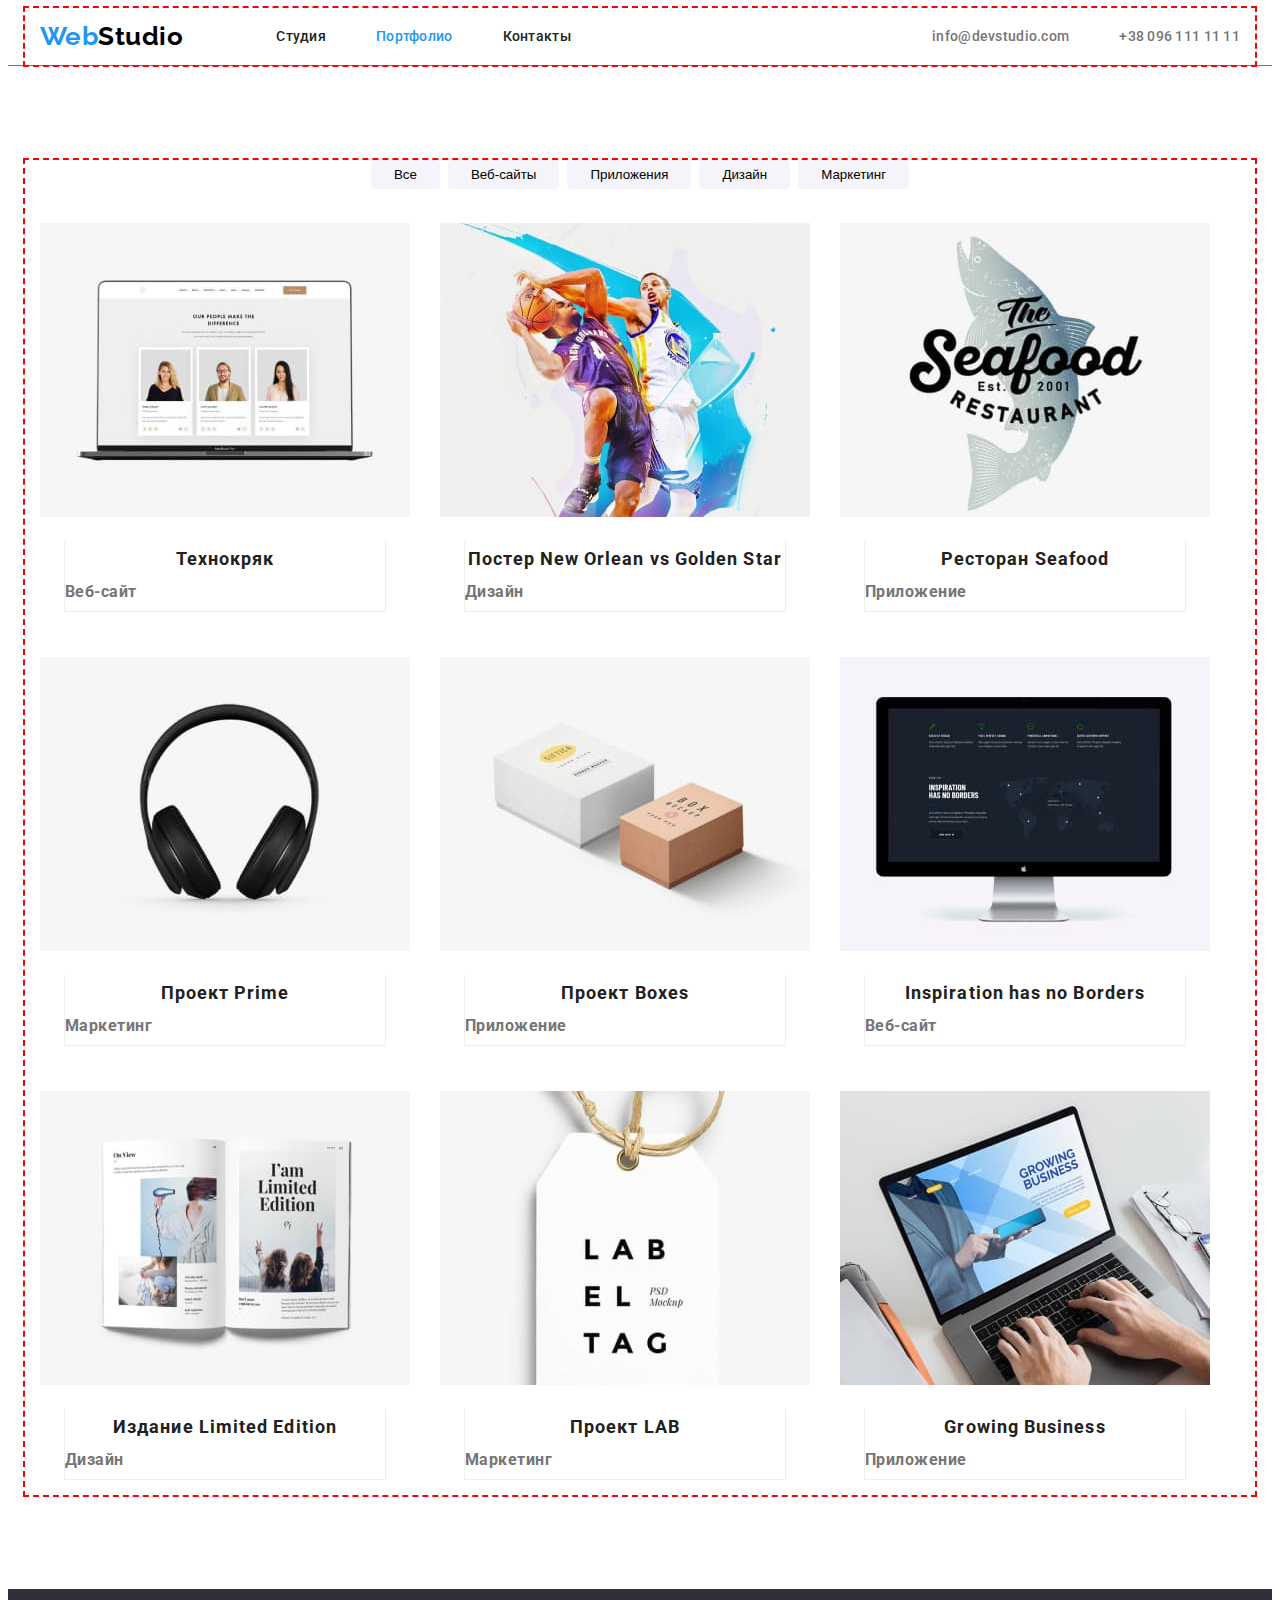
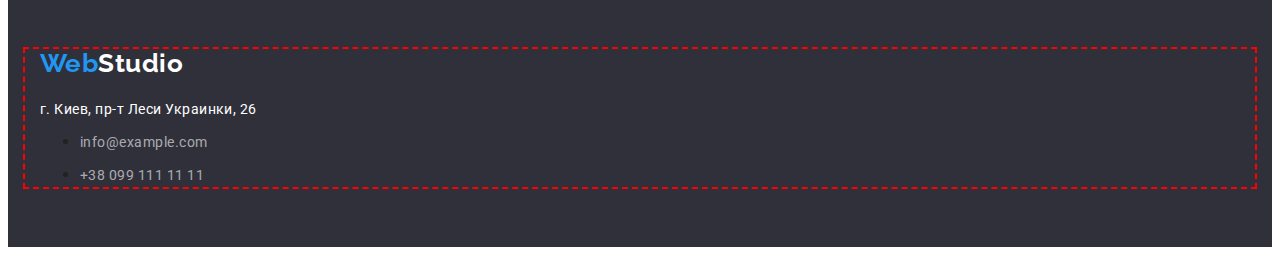
==== commit 5c39f91c: "Исправляет нумерацию заголовков" ====
--- a/portfolio.html
+++ b/portfolio.html
@@ -76,8 +76,8 @@
                   class="img-portfolio"
                 />
                 <div class="class-project">
-                  <h3 class="name-project">Технокряк</h3>
-                  <h4 class="product">Веб-сайт</h4>
+                  <h2 class="name-project">Технокряк</h2>
+                  <h3 class="product">Веб-сайт</h3>
                 </div>
               </a>
             </li>
@@ -91,8 +91,8 @@
                   class="img-portfolio"
                 />
                 <div class="class-project">
-                  <h3 class="name-project">Постер New Orlean vs Golden Star</h3>
-                  <h4 class="product">Дизайн</h4>
+                  <h2 class="name-project">Постер New Orlean vs Golden Star</h2>
+                  <h3 class="product">Дизайн</h3>
                 </div>
               </a>
             </li>
@@ -106,8 +106,8 @@
                   class="img-portfolio"
                 />
                 <div class="class-project">
-                  <h3 class="name-project">Ресторан Seafood</h3>
-                  <h4 class="product">Приложение</h4>
+                  <h2 class="name-project">Ресторан Seafood</h2>
+                  <h3 class="product">Приложение</h3>
                 </div>
               </a>
             </li>
@@ -121,8 +121,8 @@
                   class="img-portfolio"
                 />
                 <div class="class-project">
-                  <h3 class="name-project">Проект Prime</h3>
-                  <h4 class="product">Маркетинг</h4>
+                  <h2 class="name-project">Проект Prime</h2>
+                  <h3 class="product">Маркетинг</h3>
                 </div>
               </a>
             </li>
@@ -136,8 +136,8 @@
                   class="img-portfolio"
                 />
                 <div class="class-project">
-                  <h3 class="name-project">Проект Boxes</h3>
-                  <h4 class="product">Приложение</h4>
+                  <h2 class="name-project">Проект Boxes</h2>
+                  <h3 class="product">Приложение</h3>
                 </div>
               </a>
             </li>
@@ -151,8 +151,8 @@
                   class="img-portfolio"
                 />
                 <div class="class-project">
-                  <h3 class="name-project">Inspiration has no Borders</h3>
-                  <h4 class="product">Веб-сайт</h4>
+                  <h2 class="name-project">Inspiration has no Borders</h2>
+                  <h3 class="product">Веб-сайт</h3>
                 </div>
               </a>
             </li>
@@ -166,8 +166,8 @@
                   class="img-portfolio"
                 />
                 <div class="class-project">
-                  <h3 class="name-project">Издание Limited Edition</h3>
-                  <h4 class="product">Дизайн</h4>
+                  <h2 class="name-project">Издание Limited Edition</h2>
+                  <h3 class="product">Дизайн</h3>
                 </div>
               </a>
             </li>
@@ -181,8 +181,8 @@
                   class="img-portfolio"
                 />
                 <div class="class-project">
-                  <h3 class="name-project">Проект LAB</h3>
-                  <h4 class="product">Маркетинг</h4>
+                  <h2 class="name-project">Проект LAB</h2>
+                  <h3 class="product">Маркетинг</h3>
                 </div>
               </a>
             </li>
@@ -196,8 +196,8 @@
                   class="img-portfolio"
                 />
                 <div class="class-project">
-                  <h3 class="name-project">Growing Business</h3>
-                  <h4 class="product">Приложение</h4>
+                  <h2 class="name-project">Growing Business</h2>
+                  <h3 class="product">Приложение</h3>
                 </div>
               </a>
             </li>
--- a/css/style.css
+++ b/css/style.css
@@ -281,6 +281,7 @@
 
 .team-list .container-team {
   width: 270px;
+  padding-bottom: 30px;
 
   background-color: var(--color-white-text);
 }
@@ -308,8 +309,6 @@
 }
 
 .team-list .profesion {
-  margin-bottom: 30px;
-
   color: var(--secondary-text-color);
 
   font-size: 16px;
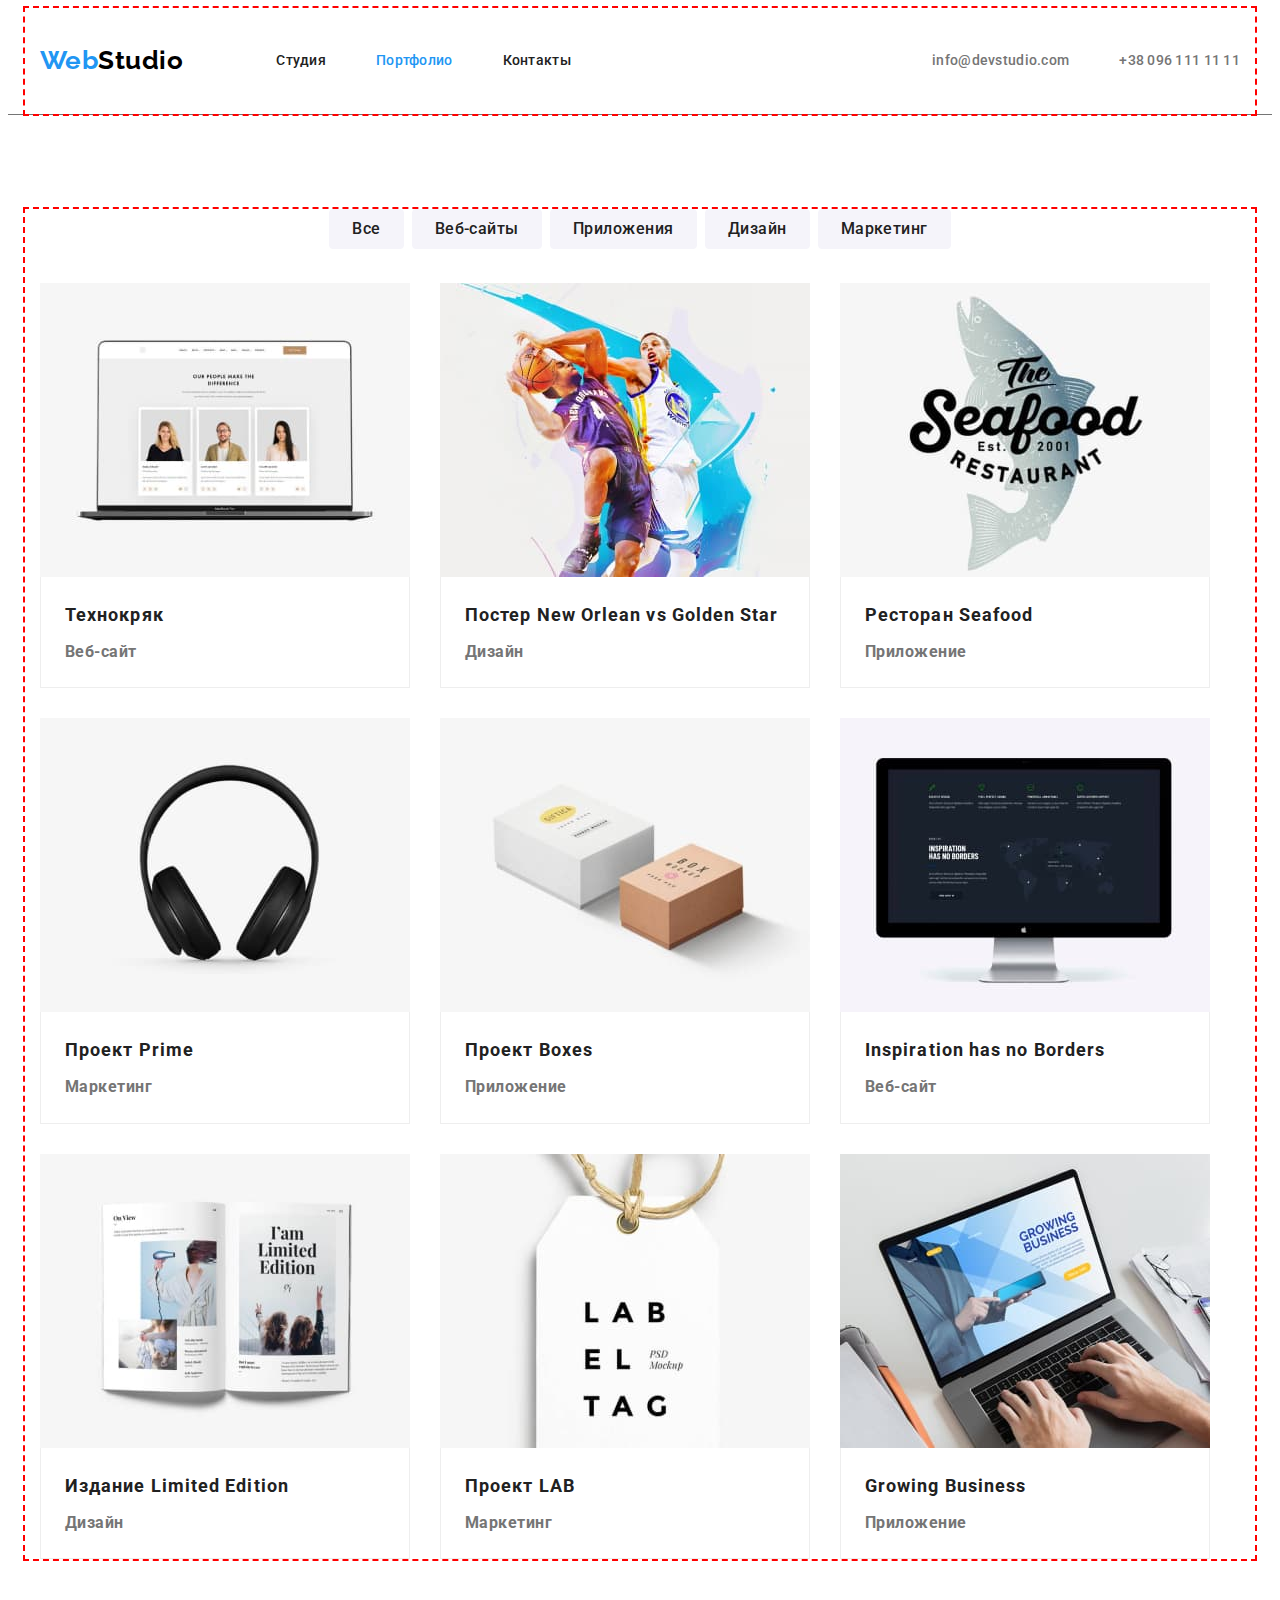
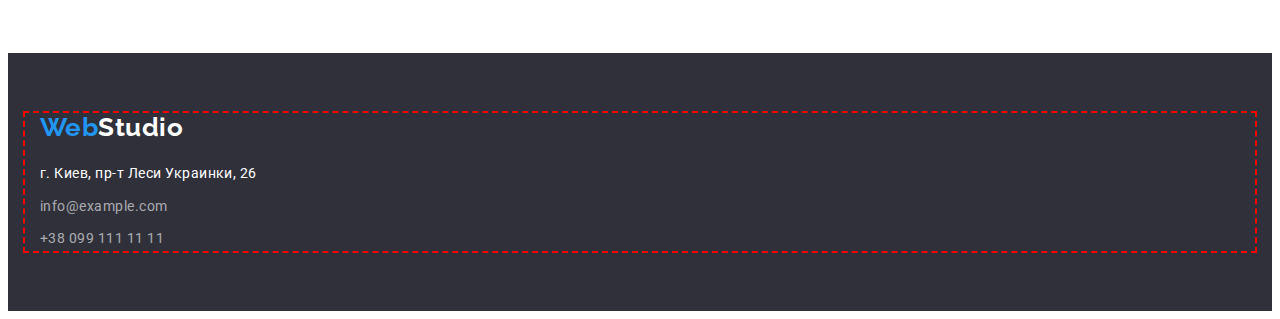
==== commit 7f91f30e: "Исправляет ошибки в ДЗ" ====
--- a/portfolio.html
+++ b/portfolio.html
@@ -71,8 +71,7 @@
               <a href="" class="project-linck">
                 <img
                   src="./images/technocrack.jpg"
-                  alt="Технокряк"
-                  width="370"
+                  alt="Технокряк"                  
                   class="img-portfolio"
                 />
                 <div class="class-project">
@@ -86,8 +85,7 @@
               <a href="" class="project-linck">
                 <img
                   src="./images/posternewоrlean.jpg"
-                  alt="Постер New Orlean vs Golden Star"
-                  width="370"
+                  alt="Постер New Orlean vs Golden Star"                  
                   class="img-portfolio"
                 />
                 <div class="class-project">
@@ -101,8 +99,7 @@
               <a href="" class="project-linck">
                 <img
                   src="./images/restaurantseafood.jpg"
-                  alt="Ресторан Seafood"
-                  width="370"
+                  alt="Ресторан Seafood"                  
                   class="img-portfolio"
                 />
                 <div class="class-project">
@@ -116,8 +113,7 @@
               <a href="" class="project-linck">
                 <img
                   src="./images/primeproject.jpg"
-                  alt="Проект Prime"
-                  width="370"
+                  alt="Проект Prime"                  
                   class="img-portfolio"
                 />
                 <div class="class-project">
@@ -131,8 +127,7 @@
               <a href="" class="project-linck">
                 <img
                   src="./images/projectboxes.jpg"
-                  alt="Проект Boxes"
-                  width="370"
+                  alt="Проект Boxes"                  
                   class="img-portfolio"
                 />
                 <div class="class-project">
@@ -146,8 +141,7 @@
               <a href="" class="project-linck">
                 <img
                   src="./images/inspiration.jpg"
-                  alt="Inspiration has no Borders"
-                  width="370"
+                  alt="Inspiration has no Borders"                  
                   class="img-portfolio"
                 />
                 <div class="class-project">
@@ -161,8 +155,7 @@
               <a href="" class="project-linck">
                 <img
                   src="./images/limitededition.jpg"
-                  alt="Издание Limited Edition"
-                  width="370"
+                  alt="Издание Limited Edition"                  
                   class="img-portfolio"
                 />
                 <div class="class-project">
@@ -176,8 +169,7 @@
               <a href="" class="project-linck">
                 <img
                   src="./images/projectlab.jpg"
-                  alt="Проект LAB"
-                  width="370"
+                  alt="Проект LAB"                  
                   class="img-portfolio"
                 />
                 <div class="class-project">
@@ -191,8 +183,7 @@
               <a href="" class="project-linck">
                 <img
                   src="./images/growingbusiness.jpg"
-                  alt="Growing Business"
-                  width="370"
+                  alt="Growing Business"                  
                   class="img-portfolio"
                 />
                 <div class="class-project">
@@ -212,10 +203,10 @@
         <a href="" class="logo color-footer"> <span class="accent-logo">Web</span>Studio </a>
         <address class="">
           <p class="locatyon">г. Киев, пр-т Леси Украинки, 26</p>
-          <ul>
-            <li>
+          <ul class="padding-list">
+            <li class="contact-footer-list">
               <a href="mailto:info@example.com" class="contact-in-footer mail">info@example.com</a>
-            </li>
+            </li class="contact-footer-list">
             <li><a href="tel:+380991111111" class="contact-in-footer">+38 099 111 11 11</a></li>
           </ul>
         </address>
--- a/css/style.css
+++ b/css/style.css
@@ -83,6 +83,9 @@
   display: flex;
   align-items: center;
   justify-content: space-between;
+
+  padding-top: 24px;
+  padding-bottom: 25px;
 }
 
 .container .nav {
@@ -165,7 +168,6 @@
 /* Тело главной страницы */
 /* Превью с заголовком */
 .primery {
-  margin-bottom: 94px;
   padding: 200px 0;
 
   background-color: #2f303a;
@@ -220,7 +222,7 @@
 
 /* Особенности */
 .feature {
-  margin-bottom: 94px;
+  padding-top: 94px;
 }
 
 .container .feature-list {
@@ -253,21 +255,29 @@
 
 /* Предоставляемые услуги */
 .services {
-  margin-bottom: 94px;
+  padding: 94px 0;
 }
 
 .services-title {
   margin-bottom: 50px;
 }
 
-.container .container-services {
-  display: flex;
-}
-
 .container-services .services-img:not(:last-child) {
   margin-right: 30px;
 }
 
+.list-services {
+  display: flex;
+}
+
+.list-services .item-services:not(:last-child) {
+  margin-right: 40px;
+}
+
+.img-services {
+  display: block;
+  max-width: 100%;
+}
 /* Наша команда */
 .team {
   padding: 94px 0px;
@@ -279,15 +289,12 @@
   margin-bottom: 50px;
 }
 
-.team-list .container-team {
-  width: 270px;
-  padding-bottom: 30px;
-
+.container .team-list {
+  display: flex;
+}
+
+.team-item {
   background-color: var(--color-white-text);
-}
-
-.container .team-list {
-  display: flex;
 }
 
 .team-list .team-item:not(:last-child) {
@@ -295,7 +302,13 @@
 }
 
 .container-team .photo-team {
+  display: block;
+  max-width: 100%;
   margin-bottom: 30px;
+}
+
+.team-list .container-team {
+  padding: 30px 0;
 }
 
 .container-team .team-name {
@@ -345,15 +358,15 @@
 }
 
 .contact-in-footer {
-  display: block;
-  color: var(--contact-in-footer);
   text-decoration: none;
   font-style: normal;
   font-size: 14px;
   line-height: 1.7;
-}
-
-.contact-in-footer.mail {
+
+  color: var(--contact-in-footer);
+}
+
+.contact-footer-list {
   margin-bottom: 9px;
 }
 
@@ -361,7 +374,7 @@
 /* Тело сайта */
 /* Фильтр */
 .mine-portfolio {
-  margin: 94px 0;
+  padding: 94px 0;
 }
 
 .filter {
@@ -382,9 +395,18 @@
   cursor: pointer;
 }
 
-.filter-menu {
+.filter-button .filter-menu {
   padding: 6px 22px;
 
+  font-weight: 500;
+  font-size: 16px;
+  line-height: 1.6;
+  text-align: center;
+  cursor: pointer;
+  font-family: 'Roboto', sans-serif;
+  letter-spacing: 0.03em;
+
+  color: var(--primary-text-color);
   background-color: var(--font-color-filter);
 
   border: 1px solid var(--font-color-filter);
@@ -397,6 +419,7 @@
 
 /* Список проэктов */
 .project-linck {
+  display: block;
   text-decoration: none;
 }
 
@@ -406,7 +429,6 @@
 }
 
 .project-container {
-  height: 404px;
   width: 370px;
 }
 
@@ -419,16 +441,15 @@
 }
 
 .img-portfolio {
-  margin-bottom: 20px;
+  display: block;
+  max-width: 100%;
 }
 
 .class-project {
-  height: 70px;
-
   display: flex;
   flex-direction: column;
-  align-content: space-between;
-  margin: 0 24px;
+  justify-content: flex-start;
+  padding: 20px 24px;
 
   border-bottom: 1px solid #eeeeee;
   border-right: 1px solid #eeeeee;
@@ -436,8 +457,11 @@
 }
 
 .project-list .name-project {
+  margin-bottom: 4px;
+
   color: var(--primary-text-color);
 
+  text-align: start;
   font-weight: 700;
   font-size: 18px;
   line-height: 2;
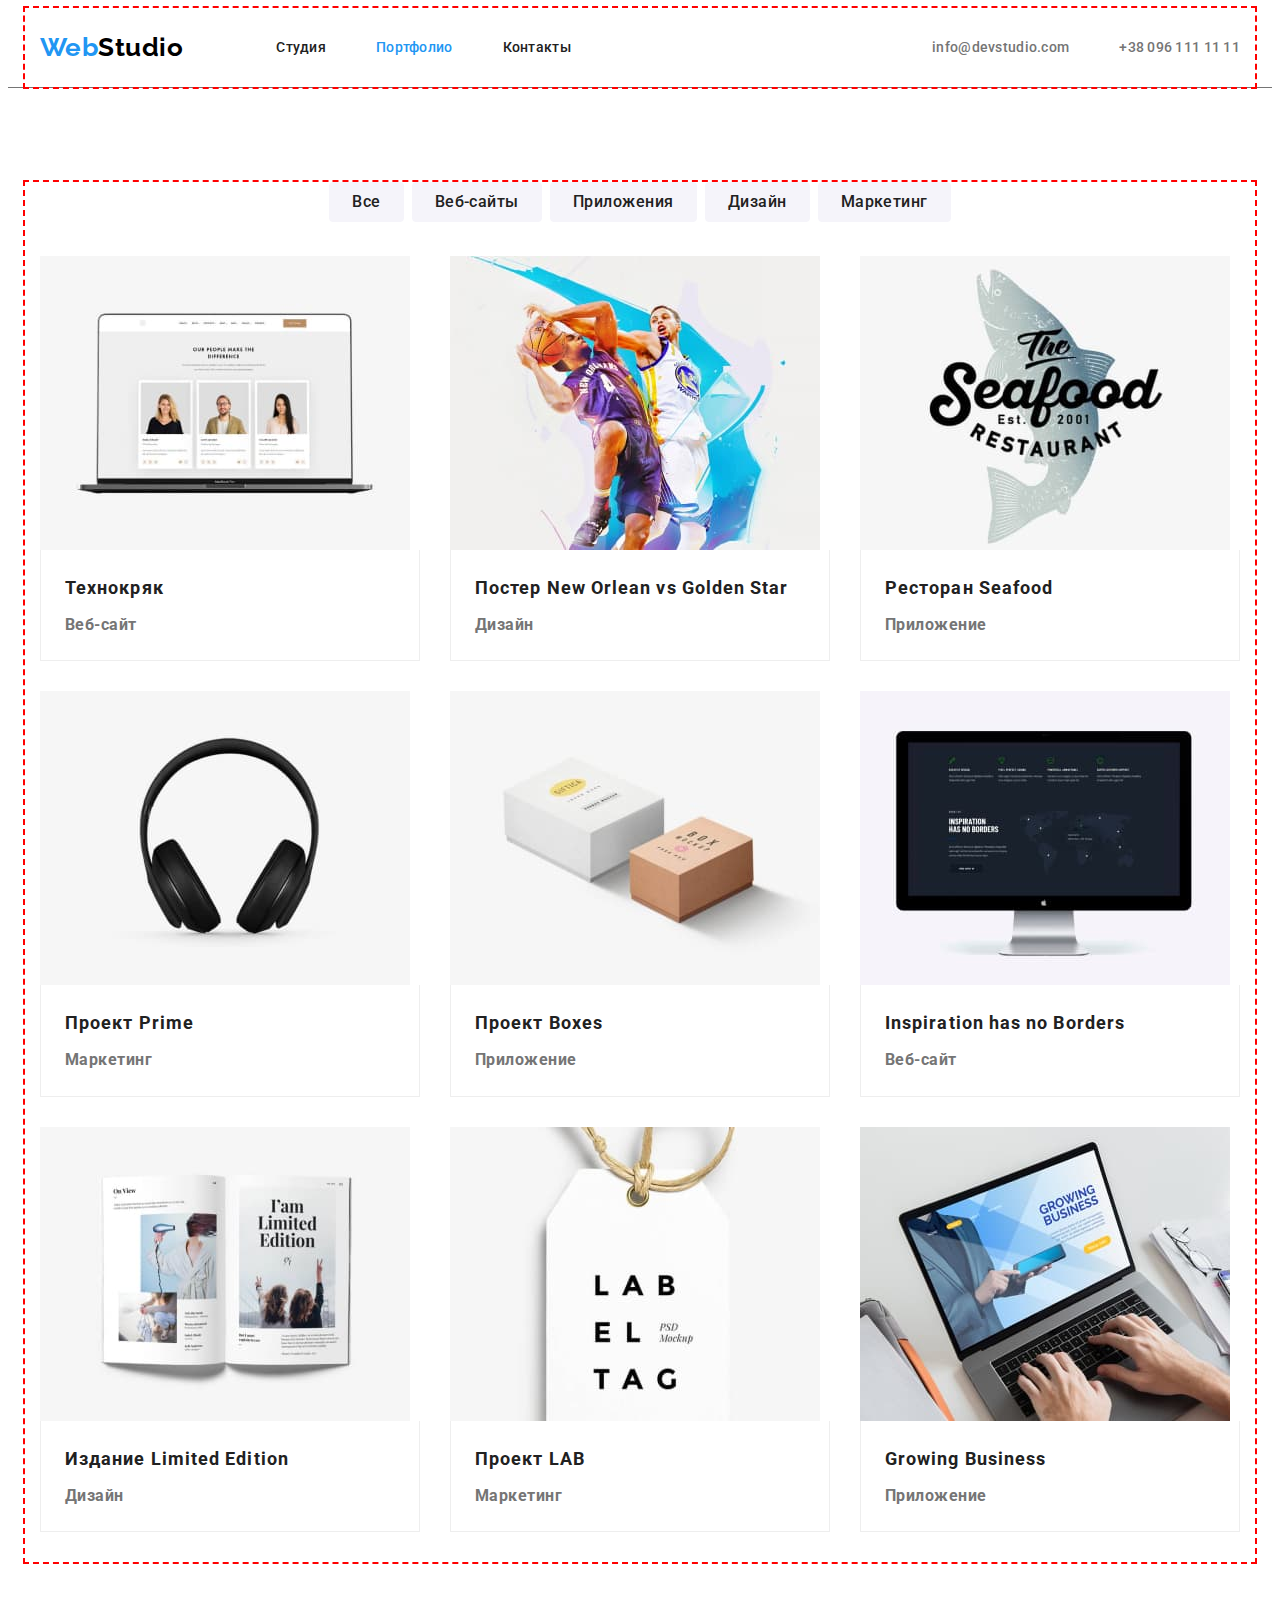
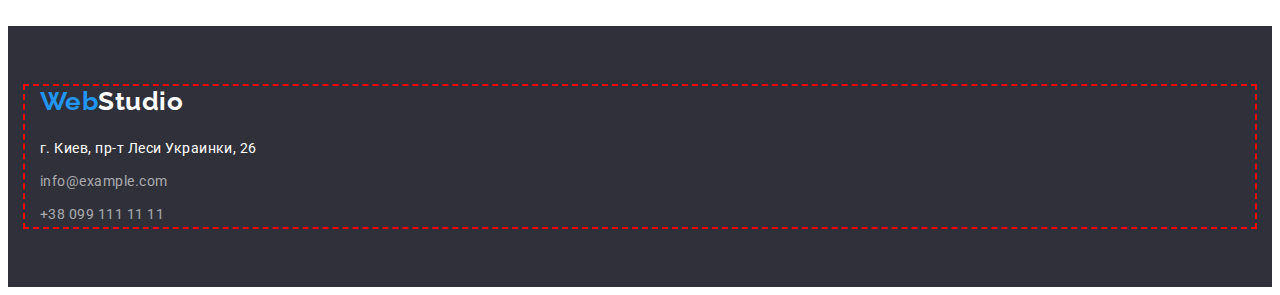
==== commit 8752fabb: "Добавляет сетку разметки" ====
--- a/portfolio.html
+++ b/portfolio.html
@@ -65,7 +65,7 @@
               <button type="button" class="filter-menu">Маркетинг</button>
             </li>
           </ul>
-          <!-- Проэкты -->
+          <!-- Список проэктов -->
           <ul class="project-list padding-list">
             <li class="project-container">
               <a href="" class="project-linck">
--- a/css/style.css
+++ b/css/style.css
@@ -14,6 +14,7 @@
   --accent-color: #2196f3;
   --font-color-filter: #f5f4fa;
   --contact-in-footer: rgba(255, 255, 255, 0.6);
+  --card-set-gap: 30px;
 }
 
 /* Главная старинца "Студия" */
@@ -84,8 +85,8 @@
   align-items: center;
   justify-content: space-between;
 
-  padding-top: 24px;
-  padding-bottom: 25px;
+  /* padding-top: 24px;
+  padding-bottom: 25px; */
 }
 
 .container .nav {
@@ -101,7 +102,7 @@
   font-family: 'Raleway', sans-serif;
   font-weight: 700;
   font-size: 26px;
-  line-height: 1.1;
+  line-height: 1.2;
   text-decoration: none;
 }
 
@@ -133,8 +134,8 @@
 
 .menu .link {
   display: block;
-  padding-top: 21px;
-  padding-bottom: 21px;
+  padding-top: 32px;
+  padding-bottom: 32px;
 
   color: var(--primary-text-color);
   text-decoration: none;
@@ -227,6 +228,16 @@
 
 .container .feature-list {
   display: flex;
+  padding: 0;
+  margin: 0;
+  list-style: none;
+
+  margin-right: calc(-1 * var(--card-set-gap));
+}
+
+.feature-list .feature-items {
+  flex-basis: calc(100% / 4 - var(--card-set-gap));
+  margin-right: var(--card-set-gap);
 }
 
 .feature-items .feature-title {
@@ -245,14 +256,6 @@
   line-height: 1.7;
 }
 
-.feature-list .feature-items {
-  width: 270px;
-}
-
-.feature-list .feature-items:not(:last-child) {
-  margin-right: 30px;
-}
-
 /* Предоставляемые услуги */
 .services {
   padding: 94px 0;
@@ -262,16 +265,16 @@
   margin-bottom: 50px;
 }
 
-.container-services .services-img:not(:last-child) {
-  margin-right: 30px;
-}
-
 .list-services {
   display: flex;
-}
-
-.list-services .item-services:not(:last-child) {
-  margin-right: 40px;
+
+  margin-right: calc(-1 * var(--card-set-gap));
+}
+
+.list-services .item-services {
+  flex-basis: calc(100% / 3 - var(--card-set-gap));
+
+  margin-right: var(--card-set-gap);
 }
 
 .img-services {
@@ -291,24 +294,24 @@
 
 .container .team-list {
   display: flex;
-}
-
-.team-item {
+  margin-right: calc(-1 * var(--card-set-gap));
+}
+
+.team-list .team-item {
   background-color: var(--color-white-text);
-}
-
-.team-list .team-item:not(:last-child) {
-  margin-right: 30px;
-}
-
-.container-team .photo-team {
+
+  flex-basis: calc(100% / 4 - var(--card-set-ga));
+  margin-right: var(--card-set-gap);
+}
+
+.team-item .photo-team {
   display: block;
   max-width: 100%;
-  margin-bottom: 30px;
 }
 
 .team-list .container-team {
-  padding: 30px 0;
+  padding-bottom: 30px;
+  padding-top: 30px;
 }
 
 .container-team .team-name {
@@ -418,26 +421,23 @@
 }
 
 /* Список проэктов */
+.container .project-list {
+  display: flex;
+  flex-wrap: wrap;
+
+  margin-right: calc(-1 * var(--card-set-gap));
+  margin-bottom: calc(-1 * var(--card-set-gap));
+}
+
+.project-list .project-container {
+  flex-basis: calc(100% / 3 - var(--card-set-gap));
+  margin-right: var(--card-set-gap);
+  margin-bottom: var(--card-set-gap);
+}
+
 .project-linck {
   display: block;
   text-decoration: none;
-}
-
-.container .project-list {
-  display: flex;
-  flex-wrap: wrap;
-}
-
-.project-container {
-  width: 370px;
-}
-
-.project-list .project-container:not(:nth-child(3n)) {
-  margin-right: 30px;
-}
-
-.project-list .project-container:not(:nth-last-child(-n + 3)) {
-  margin-bottom: 30px;
 }
 
 .img-portfolio {
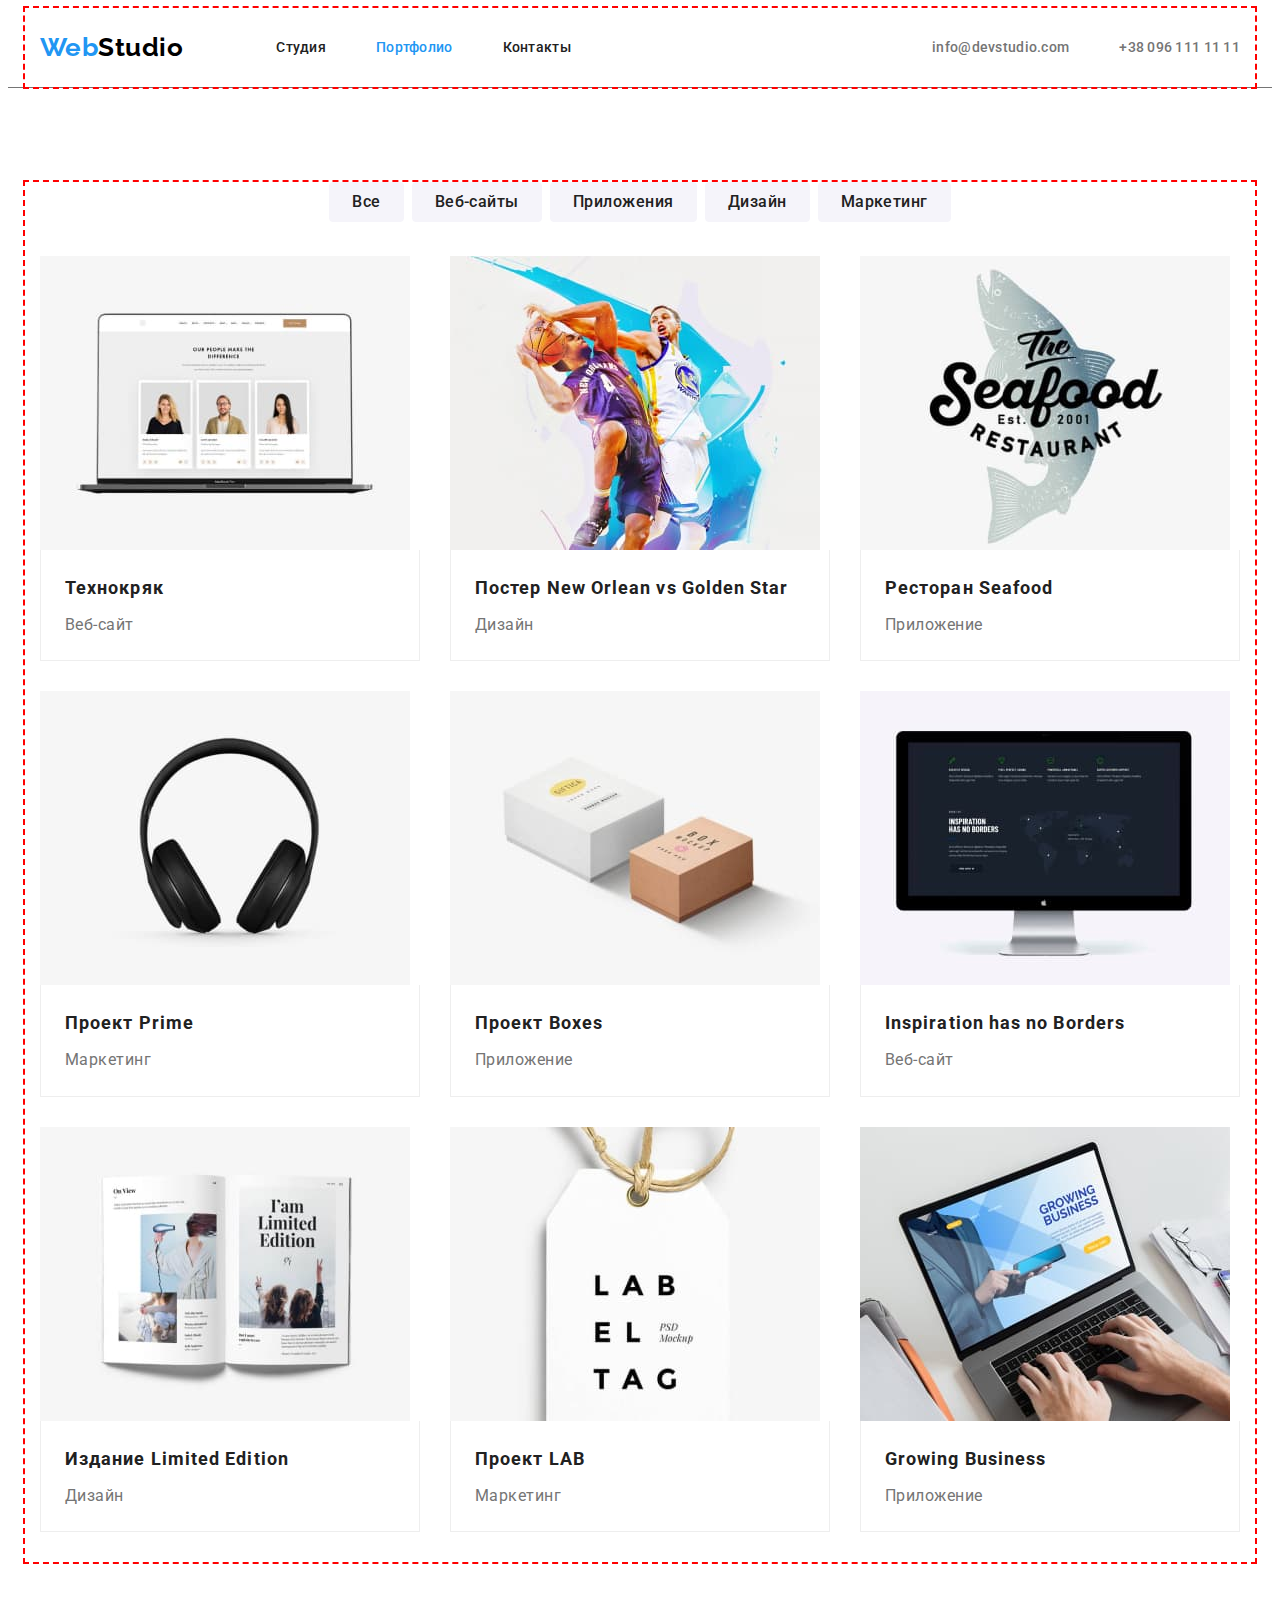
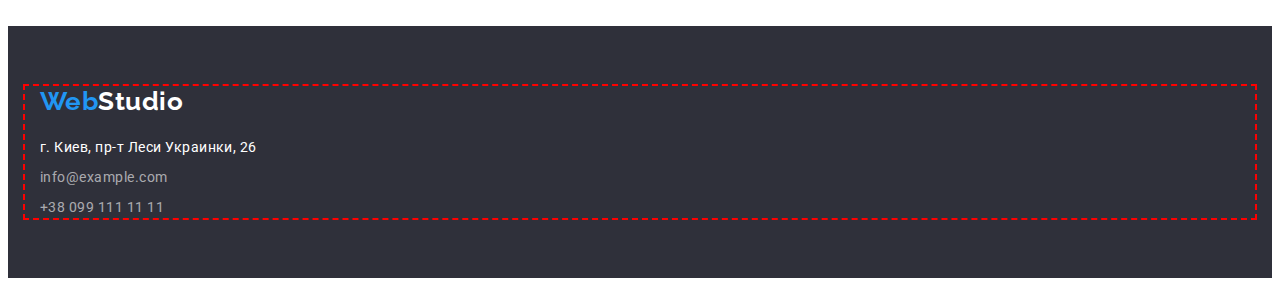
==== commit 0360bdb8: "исправляет ошибки" ====
--- a/portfolio.html
+++ b/portfolio.html
@@ -48,7 +48,7 @@
     </header>
     <!-- Тело сайта -->
     <main>
-      <section class="mine-portfolio">
+      <section class="mine-portfolio section">
         <div class="container">
           <h1 class="text-delete">Портфолио</h1>
           <!-- Фильтр -->
@@ -76,7 +76,7 @@
                 />
                 <div class="class-project">
                   <h2 class="name-project">Технокряк</h2>
-                  <h3 class="product">Веб-сайт</h3>
+                  <p class="product">Веб-сайт</p>
                 </div>
               </a>
             </li>
@@ -90,7 +90,7 @@
                 />
                 <div class="class-project">
                   <h2 class="name-project">Постер New Orlean vs Golden Star</h2>
-                  <h3 class="product">Дизайн</h3>
+                  <p class="product">Дизайн</p>
                 </div>
               </a>
             </li>
@@ -104,7 +104,7 @@
                 />
                 <div class="class-project">
                   <h2 class="name-project">Ресторан Seafood</h2>
-                  <h3 class="product">Приложение</h3>
+                  <p class="product">Приложение</p>
                 </div>
               </a>
             </li>
@@ -118,7 +118,7 @@
                 />
                 <div class="class-project">
                   <h2 class="name-project">Проект Prime</h2>
-                  <h3 class="product">Маркетинг</h3>
+                  <p class="product">Маркетинг</p>
                 </div>
               </a>
             </li>
@@ -132,7 +132,7 @@
                 />
                 <div class="class-project">
                   <h2 class="name-project">Проект Boxes</h2>
-                  <h3 class="product">Приложение</h3>
+                  <p class="product">Приложение</p>
                 </div>
               </a>
             </li>
@@ -146,7 +146,7 @@
                 />
                 <div class="class-project">
                   <h2 class="name-project">Inspiration has no Borders</h2>
-                  <h3 class="product">Веб-сайт</h3>
+                  <p class="product">Веб-сайт</p>
                 </div>
               </a>
             </li>
@@ -160,7 +160,7 @@
                 />
                 <div class="class-project">
                   <h2 class="name-project">Издание Limited Edition</h2>
-                  <h3 class="product">Дизайн</h3>
+                  <p class="product">Дизайн</p>
                 </div>
               </a>
             </li>
@@ -174,7 +174,7 @@
                 />
                 <div class="class-project">
                   <h2 class="name-project">Проект LAB</h2>
-                  <h3 class="product">Маркетинг</h3>
+                  <p class="product">Маркетинг</p>
                 </div>
               </a>
             </li>
@@ -188,7 +188,7 @@
                 />
                 <div class="class-project">
                   <h2 class="name-project">Growing Business</h2>
-                  <h3 class="product">Приложение</h3>
+                  <p class="product">Приложение</p>
                 </div>
               </a>
             </li>
--- a/css/style.css
+++ b/css/style.css
@@ -27,7 +27,7 @@
   letter-spacing: 0.03em;
 }
 
-h2 {
+.title-style {
   font-weight: 700;
   font-size: 36px;
   line-height: 1.2;
@@ -74,6 +74,18 @@
   overflow: hidden;
 }
 
+/* ГЛОБАЛЬНЫЕ ПАДИНГИ ДЛЯ СЕКЦИЙ */
+.section {
+  padding-top: 94px;
+  padding-bottom: 94px;
+}
+
+/* глобальные параметры картинок */
+img {
+  display: block;
+  max-width: 100%;
+}
+
 /* Шапка сайта */
 /* Логотип */
 .section-header {
@@ -257,10 +269,6 @@
 }
 
 /* Предоставляемые услуги */
-.services {
-  padding: 94px 0;
-}
-
 .services-title {
   margin-bottom: 50px;
 }
@@ -277,14 +285,8 @@
   margin-right: var(--card-set-gap);
 }
 
-.img-services {
-  display: block;
-  max-width: 100%;
-}
 /* Наша команда */
 .team {
-  padding: 94px 0px;
-
   background-color: #f5f4fa;
 }
 
@@ -302,11 +304,6 @@
 
   flex-basis: calc(100% / 4 - var(--card-set-ga));
   margin-right: var(--card-set-gap);
-}
-
-.team-item .photo-team {
-  display: block;
-  max-width: 100%;
 }
 
 .team-list .container-team {
@@ -357,14 +354,13 @@
 .locatyon {
   font-style: normal;
   font-size: 14px;
-  line-height: 1.7;
-}
-
+  line-height: 1.5;
+}
 .contact-in-footer {
   text-decoration: none;
   font-style: normal;
   font-size: 14px;
-  line-height: 1.7;
+  line-height: 1.5;
 
   color: var(--contact-in-footer);
 }
@@ -376,10 +372,6 @@
 /* Стилизация Портфолио */
 /* Тело сайта */
 /* Фильтр */
-.mine-portfolio {
-  padding: 94px 0;
-}
-
 .filter {
   display: flex;
   justify-content: center;
@@ -434,15 +426,9 @@
   margin-right: var(--card-set-gap);
   margin-bottom: var(--card-set-gap);
 }
-
 .project-linck {
   display: block;
   text-decoration: none;
-}
-
-.img-portfolio {
-  display: block;
-  max-width: 100%;
 }
 
 .class-project {
